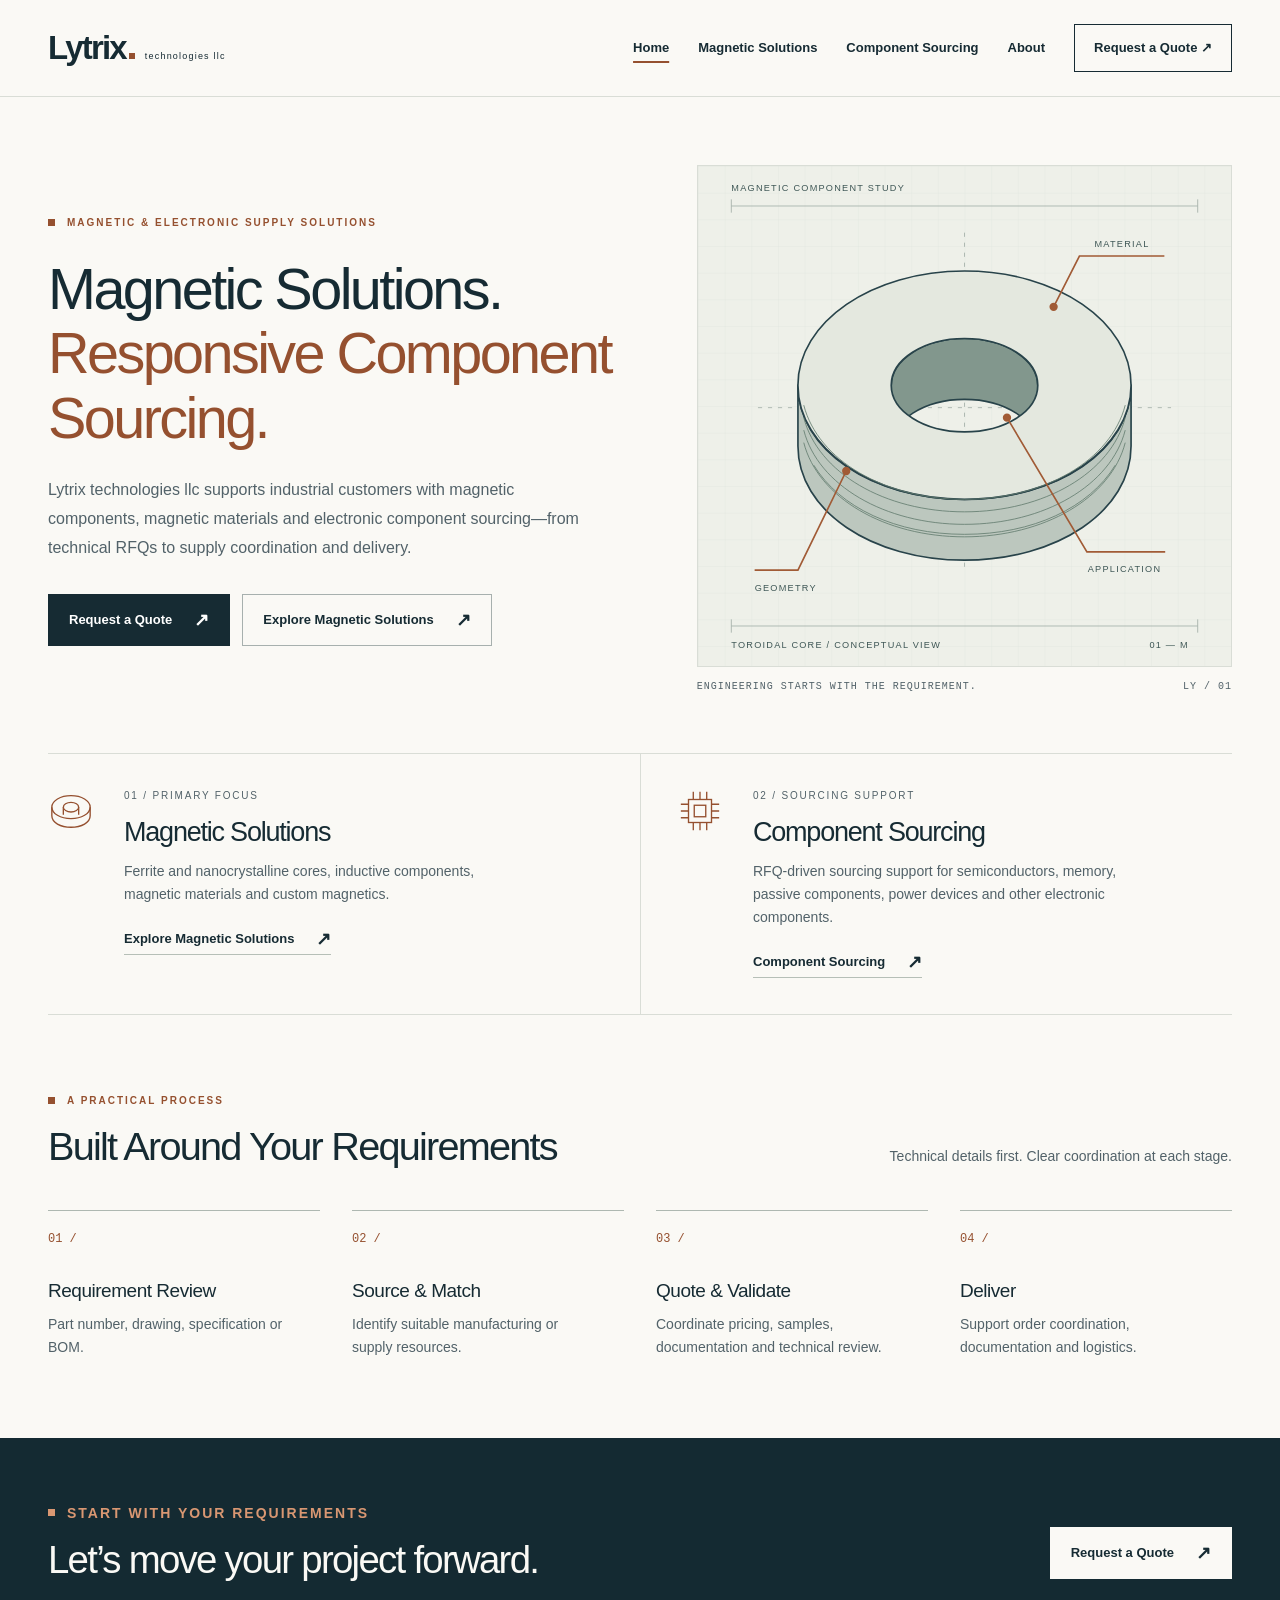
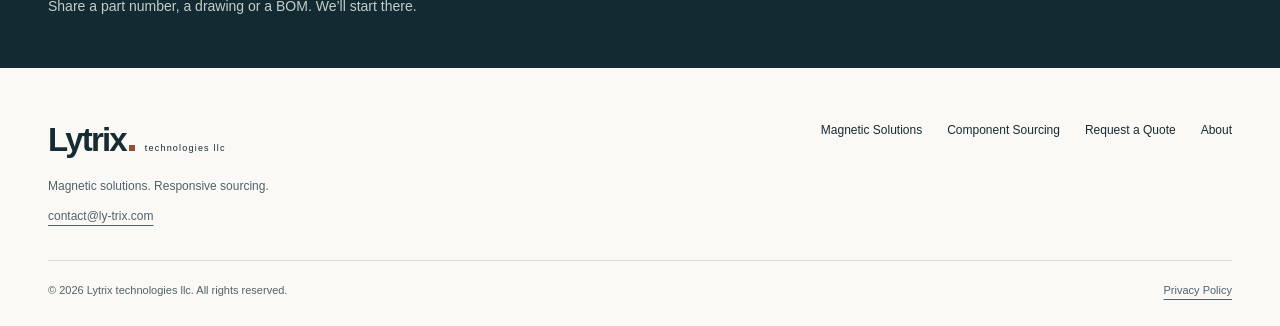
==== index.html @ e71ba87d "Add files via upload" ====
<!doctype html>
<html lang="en" class="no-js">
<head>
  <meta charset="utf-8">
  <meta name="viewport" content="width=device-width, initial-scale=1">
  <title>Magnetic Solutions &amp; Component Sourcing | Lytrix technologies llc</title>
  <meta name="description" content="Lytrix technologies llc supports industrial customers with magnetic cores, inductive components, magnetic materials and RFQ-based electronic component sourcing.">
  <link rel="canonical" href="https://ly-trix.com/">
  
  <meta property="og:type" content="website">
  <meta property="og:site_name" content="Lytrix technologies llc">
  <meta property="og:title" content="Magnetic Solutions &amp; Component Sourcing | Lytrix technologies llc">
  <meta property="og:description" content="Lytrix technologies llc supports industrial customers with magnetic cores, inductive components, magnetic materials and RFQ-based electronic component sourcing.">
  <meta property="og:url" content="https://ly-trix.com/">
  <meta property="og:locale" content="en_US">
  <meta property="og:image" content="https://ly-trix.com/assets/social-card.png">
  <meta property="og:image:width" content="1200">
  <meta property="og:image:height" content="630">
  <meta property="og:image:alt" content="Lytrix technologies llc — Magnetic solutions and responsive component sourcing, with a conceptual toroidal core drawing">
  <meta name="twitter:card" content="summary_large_image">
  <meta name="theme-color" content="#162b33">
  <link rel="icon" href="assets/favicon.svg" type="image/svg+xml">
  <link rel="stylesheet" href="assets/site.css">
  <script>document.documentElement.classList.remove('no-js');</script>
  <script src="assets/site.js" defer></script>
  <script type="application/ld+json">{"@context":"https://schema.org","@type":"Organization","name":"Lytrix technologies llc","url":"https://ly-trix.com","email":"contact@ly-trix.com"}</script>
</head>
<body>
<a class="skip-link" href="#main">Skip to content</a>
<header class="site-header"><div class="container header-inner"><a class="wordmark" href="index.html" aria-label="Lytrix technologies llc home">Lytrix<span class="mark-dot" aria-hidden="true"></span><small>technologies llc</small></a><button class="menu-toggle" type="button" aria-expanded="false" aria-controls="primary-navigation" hidden>Menu <span aria-hidden="true">☰</span></button><nav class="primary-nav" id="primary-navigation" aria-label="Primary navigation"><a href="index.html" aria-current="page">Home</a><a href="magnetic-solutions.html">Magnetic Solutions</a><a href="component-sourcing.html">Component Sourcing</a><a href="about.html">About</a><a href="request-a-quote.html" class="nav-cta">Request a Quote <span aria-hidden="true">↗</span></a></nav></div></header>
<main id="main" tabindex="-1"><div class="container"><section class="hero"><div class="hero-copy"><p class="eyebrow">Magnetic &amp; Electronic Supply Solutions</p><h1>Magnetic Solutions.<br><span>Responsive Component Sourcing.</span></h1><p>Lytrix technologies llc supports industrial customers with magnetic components, magnetic materials and electronic component sourcing—from technical RFQs to supply coordination and delivery.</p><div class="actions"><a class="button" href="request-a-quote.html">Request a Quote<span class="arrow" aria-hidden="true">↗</span></a><a class="button secondary" href="magnetic-solutions.html">Explore Magnetic Solutions<span class="arrow" aria-hidden="true">↗</span></a></div></div><figure class="hero-visual"><img src="assets/magnetic-study.svg" alt="Conceptual toroidal magnetic core drawing highlighting material, geometry and application" width="640" height="600" fetchpriority="high"><figcaption><span>Engineering starts with the requirement.</span><span>LY / 01</span></figcaption></figure></section><section class="business-grid" aria-label="Our business lines"><article class="business-card"><svg class="small-icon" viewBox="0 0 48 48" fill="none" stroke="currentColor" stroke-width="1.4" aria-hidden="true"><ellipse cx="24" cy="20" rx="20" ry="12"/><ellipse cx="24" cy="20" rx="8" ry="5"/><path d="M4 20v9c0 7 9 12 20 12s20-5 20-12v-9M16 20v8m16-8v8"/></svg><div><div class="label">01 / Primary focus</div><h2>Magnetic Solutions</h2><p>Ferrite and nanocrystalline cores, inductive components, magnetic materials and custom magnetics.</p><a class="text-link" href="magnetic-solutions.html">Explore Magnetic Solutions<span class="arrow" aria-hidden="true">↗</span></a></div></article><article class="business-card"><svg class="small-icon" viewBox="0 0 48 48" fill="none" stroke="currentColor" stroke-width="1.4" aria-hidden="true"><rect x="12" y="12" width="24" height="24"/><rect x="18" y="18" width="12" height="12"/><path d="M17 4v8m7-8v8m7-8v8M17 36v8m7-8v8m7-8v8M4 17h8m-8 7h8m-8 7h8m24-14h8m-8 7h8m-8 7h8"/></svg><div><div class="label">02 / Sourcing support</div><h2>Component Sourcing</h2><p>RFQ-driven sourcing support for semiconductors, memory, passive components, power devices and other electronic components.</p><a class="text-link" href="component-sourcing.html">Component Sourcing<span class="arrow" aria-hidden="true">↗</span></a></div></article></section><section class="section"><div class="section-heading"><div><p class="eyebrow">A practical process</p><h2>Built Around Your Requirements</h2></div><p>Technical details first. Clear coordination at each stage.</p></div><div class="steps"><article class="step"><span class="step-number">01 /</span><h3>Requirement Review</h3><p>Part number, drawing, specification or BOM.</p></article><article class="step"><span class="step-number">02 /</span><h3>Source &amp; Match</h3><p>Identify suitable manufacturing or supply resources.</p></article><article class="step"><span class="step-number">03 /</span><h3>Quote &amp; Validate</h3><p>Coordinate pricing, samples, documentation and technical review.</p></article><article class="step"><span class="step-number">04 /</span><h3>Deliver</h3><p>Support order coordination, documentation and logistics.</p></article></div></section></div><section class="cta-band"><div class="container cta-inner"><div><p class="eyebrow">Start with your requirements</p><h2>Let’s move your project forward.</h2><p>Share a part number, a drawing or a BOM. We’ll start there.</p></div><a class="button" href="request-a-quote.html">Request a Quote<span class="arrow" aria-hidden="true">↗</span></a></div></section></main>
<footer class="site-footer"><div class="container"><div class="footer-top"><div><a class="wordmark" href="index.html" aria-label="Lytrix technologies llc home">Lytrix<span class="mark-dot" aria-hidden="true"></span><small>technologies llc</small></a><p>Magnetic solutions. Responsive sourcing.</p><p class="contact-detail"><a href="mailto:contact@ly-trix.com">contact@ly-trix.com</a></p></div><nav class="footer-nav" aria-label="Footer navigation"><a href="magnetic-solutions.html">Magnetic Solutions</a><a href="component-sourcing.html">Component Sourcing</a><a href="request-a-quote.html">Request a Quote</a><a href="about.html">About</a></nav></div><div class="footer-bottom"><span>© 2026 Lytrix technologies llc. All rights reserved.</span><a href="privacy-policy.html">Privacy Policy</a></div></div></footer>

</body></html>
---- assets/site.css ----
:root {
  --ink:#162b33;
  --muted:#526269;
  --paper:#faf9f5;
  --white:#fff;
  --line:#d9ddd6;
  --accent:#95502f;
  --soft:#eef0e9;
  --dark:#142a32;
  --width:1200px;
  color-scheme:light;
}

* {
  box-sizing:border-box;
}

html {
  scroll-behavior:smooth;
  scroll-padding-top:24px;
}

body {
  margin:0;
  background:var(--paper);
  color:var(--ink);
  font-family:Arial,Helvetica,sans-serif;
  font-size:16px;
  line-height:1.65;
  -webkit-font-smoothing:antialiased;
}

a {
  color:inherit;
  text-underline-offset:5px;
}

button,input,select,textarea {
  font:inherit;
}

button,a,input,select,textarea {
  -webkit-tap-highlight-color:transparent;
}

a:hover {
  color:var(--accent);
}

:focus-visible {
  outline:3px solid var(--accent);
  outline-offset:5px;
}

button {
  cursor:pointer;
}

img,svg {
  max-width:100%;
  display:block;
}

h1,h2,h3,p {
  margin:0;
}

h1,h2,h3 {
  line-height:1.12;
  font-weight:500;
  letter-spacing:-.045em;
}

h1 {
  font-size:clamp(2.8rem,4.5vw,4.5rem);
}

h2 {
  font-size:clamp(2rem,3.1vw,3rem);
}

h3 {
  font-size:1.55rem;
  letter-spacing:-.025em;
}

p {
  color:var(--muted);
}

p+p {
  margin-top:20px;
}

ul {
  padding-left:20px;
}

li+li {
  margin-top:8px;
}

[hidden] {
  display:none!important;
}

.container {
  width:min(var(--width),calc(100% - 96px));
  margin-inline:auto;
}

.skip-link {
  position:fixed;
  left:16px;
  top:-90px;
  background:var(--white);
  padding:12px 20px;
  z-index:10;
}

.skip-link:focus {
  top:12px;
}

.site-header {
  background:var(--paper);
  border-bottom:1px solid var(--line);
}

.header-inner {
  min-height:96px;
  display:flex;
  align-items:center;
  justify-content:space-between;
  gap:30px;
}

.wordmark {
  text-decoration:none;
  display:inline-flex;
  align-items:baseline;
  font-weight:750;
  letter-spacing:-1.8px;
  font-size:33px;
  white-space:nowrap;
}

.wordmark .mark-dot {
  height:6px;
  width:6px;
  background:var(--accent);
  margin-left:3px;
}

.wordmark small {
  font-size:9px;
  letter-spacing:1.2px;
  font-weight:500;
  margin-left:10px;
}

.primary-nav {
  display:flex;
  align-items:center;
  gap:29px;
  font-size:13px;
  font-weight:600;
}

.primary-nav a {
  text-decoration:none;
  white-space:nowrap;
  padding:12px 0;
}

.primary-nav a[aria-current=page]:not(.nav-cta) {
  text-decoration:underline;
  text-decoration-color:var(--accent);
  text-decoration-thickness:2px;
  text-underline-offset:9px;
}

.primary-nav .nav-cta {
  padding:12px 19px;
  border:1px solid var(--ink);
}

.nav-cta:hover {
  background:var(--ink);
  color:var(--white);
}

.menu-toggle {
  display:none;
  background:transparent;
  border:1px solid var(--line);
  padding:10px 13px;
  color:var(--ink);
}

.eyebrow {
  display:flex;
  align-items:center;
  gap:12px;
  text-transform:uppercase;
  letter-spacing:2px;
  font-size:10px;
  line-height:1.6;
  font-weight:700;
  color:var(--accent);
  margin-bottom:26px;
}

.eyebrow:before {
  content:'';
  height:7px;
  width:7px;
  background:currentColor;
  flex-shrink:0;
}

.hero {
  display:grid;
  grid-template-columns:1.1fr 1fr;
  gap:60px;
  align-items:center;
  padding-block:68px 58px;
}

.hero h1 {
  max-width:670px;
}

.hero h1 span {
  color:var(--accent);
}

.hero-copy>p:not(.eyebrow) {
  font-size:16px;
  line-height:1.8;
  max-width:540px;
  margin-top:26px;
}

.actions {
  display:flex;
  flex-wrap:wrap;
  gap:12px;
  margin-top:32px;
}

.button {
  display:inline-flex;
  justify-content:center;
  align-items:center;
  gap:22px;
  text-decoration:none;
  font-size:13px;
  font-weight:600;
  line-height:1.5;
  padding:15px 20px;
  border:1px solid var(--ink);
  background:var(--ink);
  color:var(--white);
  border-radius:0;
  min-height:49px;
}

.button:hover {
  background:#29454e;
  color:var(--white);
}

.button.secondary {
  color:var(--ink);
  background:transparent;
  border-color:#a7b0ae;
}

.button.secondary:hover {
  background:var(--soft);
}

.arrow {
  font-size:18px;
  line-height:1;
}

.hero-visual {
  margin:0;
  align-self:stretch;
  display:flex;
  flex-direction:column;
  justify-content:center;
}

.hero-visual img {
  width:100%;
  height:auto;
  border:1px solid var(--line);
}

.hero-visual figcaption {
  font-family:Consolas,monospace;
  font-size:10px;
  letter-spacing:1px;
  text-transform:uppercase;
  display:flex;
  justify-content:space-between;
  padding-top:12px;
  color:var(--muted);
}

.business-grid {
  display:grid;
  grid-template-columns:1fr 1fr;
  border-block:1px solid var(--line);
}

.business-card {
  padding:34px 36px 36px 0;
  display:grid;
  grid-template-columns:54px 1fr;
  gap:22px;
}

.business-card+.business-card {
  border-left:1px solid var(--line);
  padding-left:36px;
  padding-right:0;
}

.small-icon {
  width:46px;
  height:46px;
  color:var(--accent);
}

.business-card .label {
  font-size:10px;
  letter-spacing:1.8px;
  color:var(--muted);
  text-transform:uppercase;
  margin-bottom:12px;
}

.business-card h2 {
  font-size:27px;
}

.business-card p {
  font-size:14px;
  max-width:400px;
  margin-top:13px;
}

.text-link {
  font-size:13px;
  font-weight:600;
  display:inline-flex;
  align-items:center;
  gap:22px;
  text-decoration:none;
  border-bottom:1px solid #b6bfb7;
  padding-bottom:4px;
  margin-top:22px;
}

.section {
  padding-block:78px;
}

.section-heading {
  display:flex;
  align-items:end;
  justify-content:space-between;
  gap:40px;
  margin-bottom:42px;
}

.section-heading .eyebrow {
  margin-bottom:15px;
}

.section-heading>p {
  max-width:350px;
  font-size:14px;
}

.steps {
  display:grid;
  grid-template-columns:repeat(4,1fr);
  gap:32px;
}

.step {
  border-top:1px solid #aeb8b1;
  padding-top:19px;
}

.step-number {
  font-family:Consolas,monospace;
  font-size:12px;
  color:var(--accent);
  display:block;
  margin-bottom:30px;
}

.step h3 {
  font-size:19px;
  letter-spacing:-.025em;
}

.step p {
  font-size:14px;
  margin-top:12px;
  max-width:240px;
}

.cta-band {
  background:var(--dark);
  color:var(--paper);
  padding-block:50px;
}

.cta-inner {
  display:flex;
  align-items:center;
  justify-content:space-between;
  gap:40px;
}

.cta-band .eyebrow {
  color:#d99772;
  margin-bottom:14px;
}

.cta-band h2 {
  font-size:clamp(1.9rem,3vw,2.6rem);
}

.cta-band p {
  color:#c2cec9;
  margin-top:14px;
  font-size:14px;
}

.cta-band .button {
  background:var(--paper);
  color:var(--ink);
  border-color:var(--paper);
  white-space:nowrap;
}

.cta-band .button:hover {
  background:#e0e5dc;
}

.footer-top {
  display:flex;
  justify-content:space-between;
  align-items:start;
  gap:35px;
  padding-block:45px 33px;
}

.footer-top p {
  font-size:12px;
  margin-top:10px;
}

.footer-nav {
  display:flex;
  flex-wrap:wrap;
  gap:25px;
  font-size:12px;
  padding-top:8px;
}

.footer-nav a {
  text-decoration:none;
}

.footer-bottom {
  border-top:1px solid var(--line);
  padding-block:20px 27px;
  display:flex;
  justify-content:space-between;
  gap:20px;
  font-size:11px;
  color:var(--muted);
}

.page-intro {
  padding-block:62px 50px;
  border-bottom:1px solid var(--line);
}

.breadcrumb {
  display:flex;
  gap:12px;
  font-size:11px;
  color:var(--muted);
  margin-bottom:34px;
}

.breadcrumb a {
  text-decoration:none;
}

.page-intro h1 {
  max-width:900px;
}

.page-intro .lead {
  max-width:710px;
  font-size:18px;
  margin-top:23px;
}

.page-intro .eyebrow {
  margin-bottom:20px;
}

.jump-links {
  display:flex;
  flex-wrap:wrap;
  gap:12px 30px;
  margin-top:30px;
}

.jump-links a {
  font-size:13px;
  text-decoration:none;
  border-bottom:1px solid var(--line);
  padding-bottom:4px;
}

.category {
  display:grid;
  grid-template-columns:100px 1.05fr 1fr;
  gap:38px;
  padding-block:52px;
  border-bottom:1px solid var(--line);
  scroll-margin-top:25px;
}

.category .small-icon {
  width:64px;
  height:64px;
  margin-top:24px;
}

.category .step-number {
  margin:0;
}

.category p {
  font-size:15px;
  margin-top:18px;
  max-width:440px;
}

.product-list {
  list-style:none;
  margin:0;
  padding:0;
}

.product-list li {
  padding:9px 0 9px 20px;
  border-bottom:1px solid var(--line);
  position:relative;
  font-size:14px;
  margin:0;
}

.product-list li:before {
  content:'+';
  position:absolute;
  left:0;
  color:var(--accent);
}

.category-note {
  margin-top:25px;
  padding-top:5px;
}

.category-note h3 {
  font-size:12px;
  letter-spacing:.4px;
  font-weight:700;
}

.category-note p {
  font-size:12px;
  margin-top:9px;
  line-height:1.9;
}

.requirements {
  background:var(--soft);
  padding:42px;
  display:grid;
  grid-template-columns:1fr 1.2fr;
  gap:55px;
}

.requirements h2 {
  font-size:32px;
}

.requirements p {
  font-size:14px;
  margin-top:20px;
}

.checklist {
  list-style:none;
  padding:0;
  margin:0;
  display:grid;
  grid-template-columns:1fr 1fr;
  gap:0 28px;
  align-content:start;
}

.checklist li {
  font-size:13px;
  padding:13px 0 13px 21px;
  border-bottom:1px solid #c9d1c7;
  position:relative;
  margin:0;
}

.checklist li:before {
  content:'+';
  position:absolute;
  left:0;
  color:var(--accent);
}

.sourcing-grid {
  display:grid;
  grid-template-columns:repeat(3,1fr);
  border-top:1px solid var(--line);
  border-left:1px solid var(--line);
}

.sourcing-card {
  padding:30px;
  border-right:1px solid var(--line);
  border-bottom:1px solid var(--line);
}

.sourcing-card .step-number {
  margin-bottom:35px;
}

.sourcing-card h2 {
  font-size:23px;
}

.sourcing-card p {
  font-size:14px;
  margin-top:17px;
}

.support-note {
  display:grid;
  grid-template-columns:1fr 1.2fr;
  gap:55px;
  padding-top:55px;
}

.support-note h2 {
  font-size:28px;
}

.support-note p {
  font-size:15px;
}

.about-story {
  display:grid;
  grid-template-columns:.8fr 1.2fr;
  gap:85px;
}

.about-story h2 {
  max-width:300px;
}

.about-story p {
  font-size:20px;
}

.capabilities {
  display:grid;
  grid-template-columns:repeat(3,1fr);
  gap:35px;
  margin-top:60px;
}

.capability {
  border-top:1px solid var(--line);
  padding-top:25px;
}

.capability h3 {
  font-size:22px;
}

.capability p {
  font-size:14px;
  margin-top:15px;
}

.rfq-layout {
  display:grid;
  grid-template-columns:minmax(0,1.8fr) minmax(0,1fr);
  gap:70px;
  align-items:start;
}

.form-grid {
  display:grid;
  grid-template-columns:1fr 1fr;
  gap:23px;
}

.rfq-heading {
  margin-bottom:26px;
}

.rfq-heading h2 {
  margin:10px 0;
  font-size:28px;
}

.rfq-heading > p:last-child {
  color:var(--muted);
  font-size:14px;
}

.field-help {
  color:var(--muted);
  font-size:12px;
  font-weight:400;
  line-height:1.65;
}

.rfq-send {
  border-top:1px solid var(--line);
  margin-top:28px;
  padding-top:24px;
}

.rfq-recipient {
  margin-bottom:18px;
  font-size:14px;
  overflow-wrap:anywhere;
}

.rfq-recipient span {
  display:block;
  font-size:12px;
  color:var(--muted);
  margin-bottom:3px;
}

.rfq-send > .button {
  width:100%;
  justify-content:space-between;
}

#rfq-fields {
  border:0;
  padding:0;
  margin:0;
  min-width:0;
}

#submit-rfq:disabled {
  opacity:.65;
  cursor:wait;
}

.status[data-state] {
  padding:20px;
  border:1px solid var(--line);
  background:var(--soft);
}

.status[data-state="success"] {
  background:#ecfdf3;
  border-color:#86cfa1;
  color:#166534;
}

.status[data-state="error"] {
  background:#fff4ef;
  border-color:#d99d86;
  color:#8b3020;
}

.status strong {
  display:block;
  font-size:19px;
  margin-bottom:8px;
}

.rfq-send > .field-help {
  margin-top:12px;
}

.rfq-alternatives {
  margin-top:22px;
  border-top:1px solid var(--line);
  padding-top:18px;
  font-size:13px;
}

.rfq-alternatives summary {
  cursor:pointer;
  font-weight:600;
}

.rfq-alternatives > p,.rfq-alternatives > .actions,.rfq-alternatives > .field {
  margin-top:16px;
}

.rfq-checklist {
  margin-top:25px;
  padding-top:1px;
  border-top:1px solid var(--line);
}

.rfq-checklist li {
  margin-bottom:10px;
}

.rfq-contact {
  font-weight:600;
}

[hidden] {
  display:none !important;
}

.field {
  display:flex;
  flex-direction:column;
  gap:8px;
  font-size:13px;
  font-weight:600;
}

.field.full {
  grid-column:1/-1;
}

.field label span {
  font-weight:400;
  color:var(--muted);
}

input,select,textarea {
  width:100%;
  max-width:100%;
  min-width:0;
  background:var(--white);
  border:1px solid #a9b4b1;
  color:var(--ink);
  border-radius:0;
  padding:12px;
  font-size:15px;
  line-height:1.5;
}

textarea {
  resize:vertical;
  min-height:155px;
}

input:hover,select:hover,textarea:hover {
  border-color:var(--ink);
}

.form-caption {
  font-size:12px;
  margin-bottom:26px;
}

.form-note {
  font-size:12px;
  margin-top:22px;
}

.form-actions {
  margin-top:25px;
}

.form-actions .button:disabled {
  opacity:.55;
  cursor:not-allowed;
}

.status {
  font-size:14px;
  color:var(--ink);
  margin-top:18px;
  overflow-wrap:anywhere;
}

.rfq-aside {
  background:var(--soft);
  padding:30px;
  border-top:3px solid var(--accent);
}

.rfq-aside h2 {
  font-size:24px;
}

.rfq-aside h3 {
  font-size:16px;
  margin-top:28px;
}

.rfq-aside p,.rfq-aside li {
  font-size:13px;
}

.rfq-aside p {
  margin-top:15px;
}

.rfq-aside ul {
  padding-left:17px;
}

.contact-detail {
  overflow-wrap:anywhere;
}

.availability {
  border:1px solid var(--line);
  padding:15px 18px;
  font-size:13px;
  margin-bottom:27px;
}

.prose {
  max-width:760px;
}

.prose h2 {
  font-size:25px;
  margin-block:32px 15px;
}

.prose h2:first-child {
  margin-top:0;
}

.prose p {
  font-size:16px;
}

.error-page {
  padding-block:95px 110px;
}

.error-page h1 {
  max-width:720px;
}

.error-page>p:not(.eyebrow) {
  margin-top:24px;
  max-width:500px;
}

.no-js .primary-nav {
  display:flex;
}

@media(min-width:1400px) {
  .hero {
    gap:75px;
  }
  .hero h1 {
    font-size:65px;
  }
}

@media(max-width:1100px) {
  .container {
    width:calc(100% - 64px);
  }
  .primary-nav {
    gap:18px;
    font-size:12px;
  }
  .hero {
    gap:32px;
  }
  .hero h1 {
    font-size:49px;
  }
  .hero .actions {
    gap:10px;
  }
  .hero .button {
    padding:13px;
    font-size:12px;
    gap:12px;
  }
  .category {
    grid-template-columns:65px 1fr 1fr;
    gap:25px;
  }
  .rfq-layout {
    gap:35px;
  }
  .footer-nav {
    gap:16px;
  }
}

@media(max-width:900px) {
  .header-inner {
    min-height:80px;
    flex-wrap:wrap;
    gap:0;
  }
  .menu-toggle {
    display:block;
  }
  .primary-nav {
    display:none;
    flex-basis:100%;
    flex-direction:column;
    align-items:stretch;
    padding-block:12px 23px;
    gap:3px;
  }
  .primary-nav.is-open {
    display:flex;
  }
  .primary-nav a {
    padding:12px;
  }
  .primary-nav .nav-cta {
    text-align:center;
    margin-top:8px;
  }
  .hero {
    padding-block:45px;
    gap:30px;
  }
  .hero h1 {
    font-size:42px;
  }
  .hero .eyebrow {
    font-size:9px;
    letter-spacing:1.2px;
  }
  .hero-copy>p:not(.eyebrow) {
    font-size:14px;
  }
  .hero-visual figcaption {
    font-size:8px;
  }
  .business-card {
    grid-template-columns:1fr;
    gap:18px;
  }
  .business-card+.business-card {
    padding-left:26px;
  }
  .section {
    padding-block:55px;
  }
  .steps {
    grid-template-columns:1fr 1fr;
    gap:35px;
  }
  .step-number {
    margin-bottom:20px;
  }
  .section-heading {
    align-items:start;
    gap:28px;
  }
  .section-heading>p {
    max-width:270px;
  }
  .requirements {
    padding:30px;
    gap:30px;
    grid-template-columns:1fr;
  }
  .sourcing-grid {
    grid-template-columns:1fr 1fr;
  }
  .about-story {
    gap:35px;
  }
  .about-story p {
    font-size:18px;
  }
  .rfq-layout {
    grid-template-columns:1fr;
  }
  .rfq-aside {
    max-width:none;
  }
  .footer-top {
    flex-direction:column;
    gap:20px;
  }
  .support-note {
    gap:30px;
  }
  .category {
    grid-template-columns:55px 1fr;
  }
  .category-products {
    grid-column:2;
  }
  .capabilities {
    gap:25px;
  }
}

@media(max-width:620px) {
  .container {
    width:calc(100% - 40px);
  }
  .header-inner {
    min-height:76px;
  }
  .wordmark {
    font-size:30px;
  }
  .hero {
    grid-template-columns:1fr;
    padding-block:36px 38px;
    gap:34px;
  }
  .hero h1 {
    font-size:clamp(39px,9.5vw,55px);
  }
  .hero .eyebrow {
    font-size:9px;
    letter-spacing:1.5px;
    margin-bottom:23px;
  }
  .hero-copy>p:not(.eyebrow) {
    font-size:15px;
    margin-top:23px;
  }
  .actions {
    margin-top:26px;
  }
  .hero .button {
    padding:14px 16px;
    font-size:12px;
  }
  .hero-visual {
    max-width:440px;
    width:100%;
    justify-self:center;
  }
  .hero-visual img {
    max-height:350px;
    object-fit:cover;
  }
  .hero-visual figcaption {
    font-size:8px;
  }
  .business-grid {
    grid-template-columns:1fr;
  }
  .business-card,.business-card+.business-card {
    padding:28px 0;
    grid-template-columns:40px 1fr;
    gap:18px;
    border-left:0;
  }
  .business-card+.business-card {
    border-top:1px solid var(--line);
  }
  .business-card h2 {
    font-size:25px;
  }
  .business-card .small-icon {
    width:37px;
    height:37px;
  }
  .section {
    padding-block:46px;
  }
  .section-heading {
    display:block;
    margin-bottom:28px;
  }
  .section-heading>p {
    margin-top:20px;
    max-width:100%;
  }
  .steps {
    gap:28px 22px;
  }
  .step h3 {
    font-size:18px;
  }
  .step p {
    font-size:13px;
  }
  .cta-inner {
    flex-direction:column;
    align-items:start;
    gap:24px;
  }
  .cta-band {
    padding-block:37px;
  }
  .footer-top {
    padding-block:32px 25px;
  }
  .footer-nav {
    display:grid;
    grid-template-columns:1fr 1fr;
    gap:12px 25px;
  }
  .footer-bottom {
    flex-direction:column;
    gap:10px;
    padding-block:20px;
  }
  .page-intro {
    padding-block:30px 35px;
  }
  .breadcrumb {
    margin-bottom:27px;
  }
  .page-intro h1 {
    font-size:43px;
  }
  .page-intro .lead {
    font-size:16px;
  }
  .jump-links {
    gap:12px 20px;
  }
  .category {
    gap:15px;
    grid-template-columns:35px 1fr;
    padding-block:35px;
  }
  .category .small-icon {
    width:32px;
    height:32px;
    margin-top:15px;
  }
  .category h2 {
    font-size:30px;
  }
  .category p {
    font-size:14px;
  }
  .requirements {
    padding:25px 22px;
    gap:25px;
  }
  .requirements h2 {
    font-size:29px;
  }
  .checklist {
    grid-template-columns:1fr;
  }
  .sourcing-grid {
    grid-template-columns:1fr;
  }
  .sourcing-card {
    padding:26px;
  }
  .sourcing-card .step-number {
    margin-bottom:20px;
  }
  .support-note,.about-story {
    grid-template-columns:1fr;
    gap:24px;
  }
  .support-note {
    padding-top:35px;
  }
  .about-story h2 {
    max-width:100%;
  }
  .capabilities {
    grid-template-columns:1fr;
    margin-top:38px;
    gap:28px;
  }
  .form-grid {
    grid-template-columns:1fr;
    gap:19px;
  }
  .field.full {
    grid-column:auto;
  }
  .rfq-layout {
    gap:32px;
  }
  .rfq-aside {
    padding:25px;
  }
  .error-page {
    padding-block:60px 75px;
  }
}

@media(prefers-reduced-motion:reduce) {
  html {
    scroll-behavior:auto;
  }
}
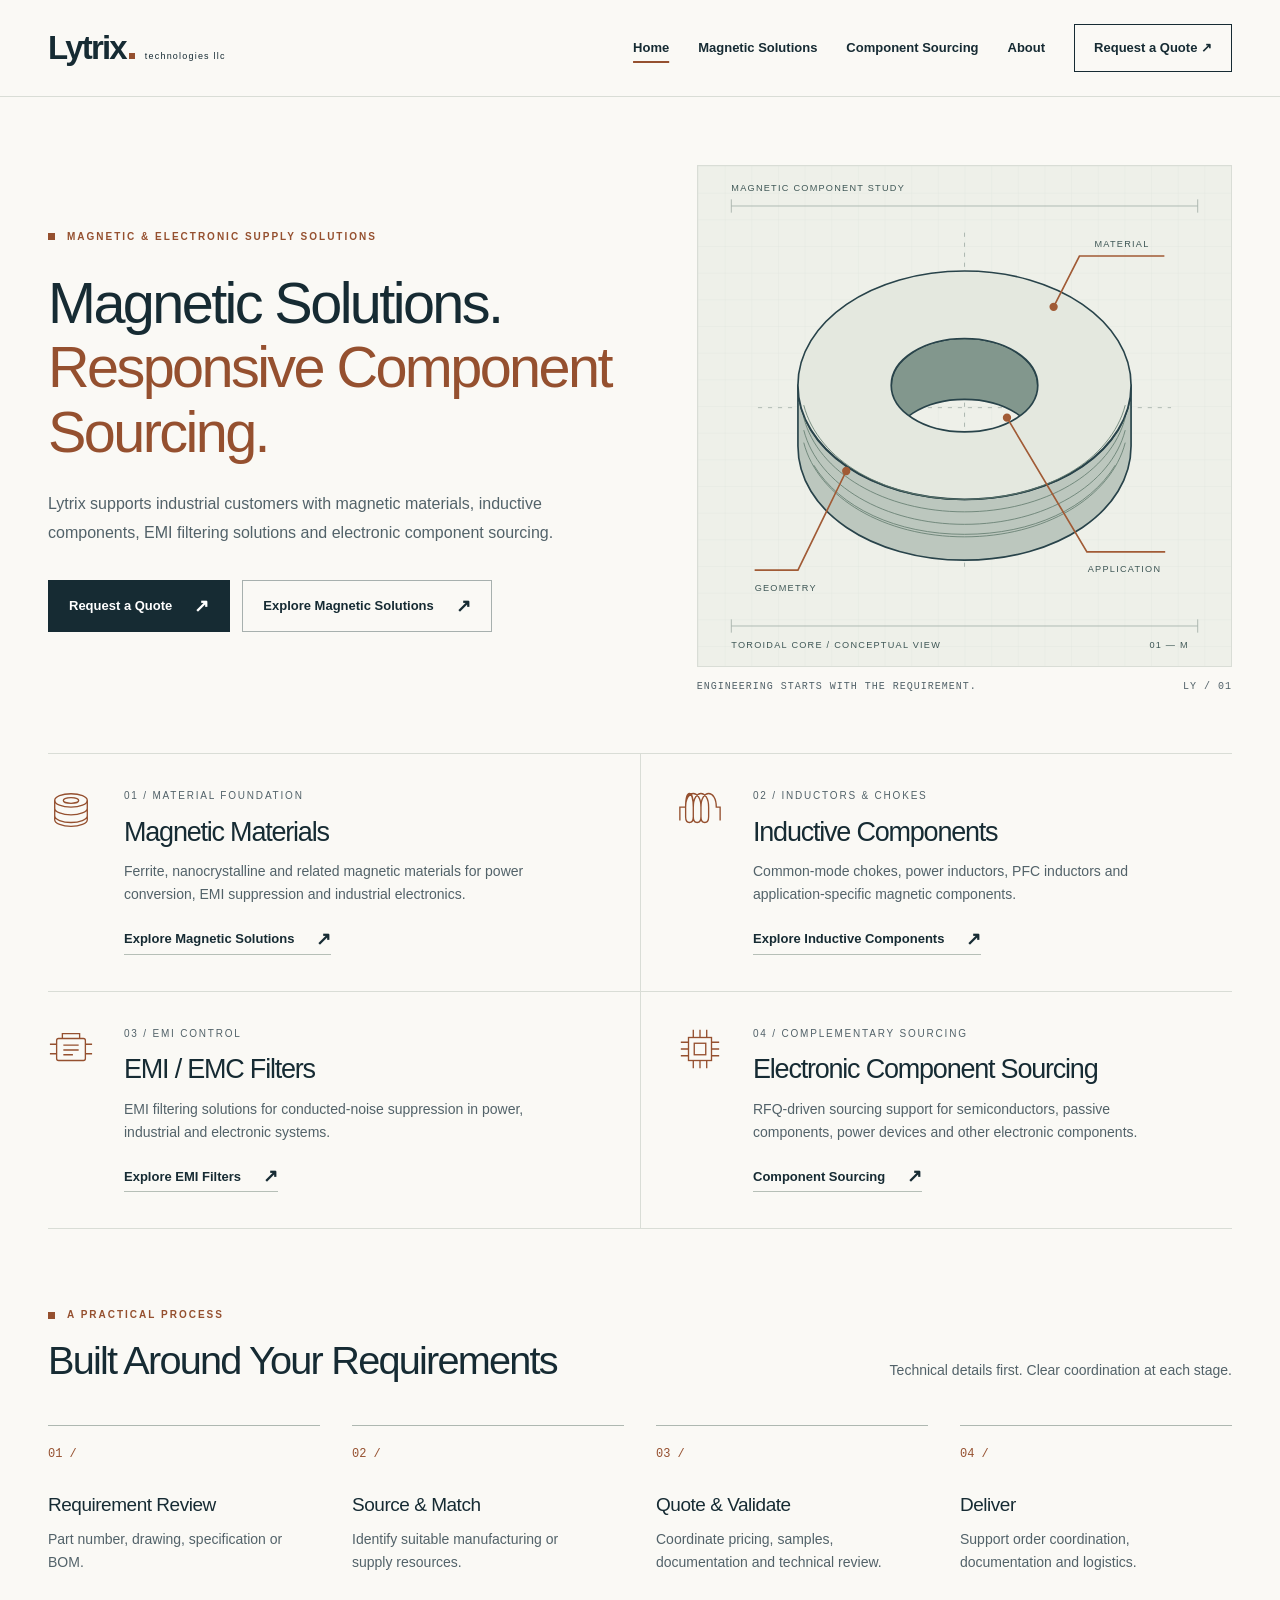
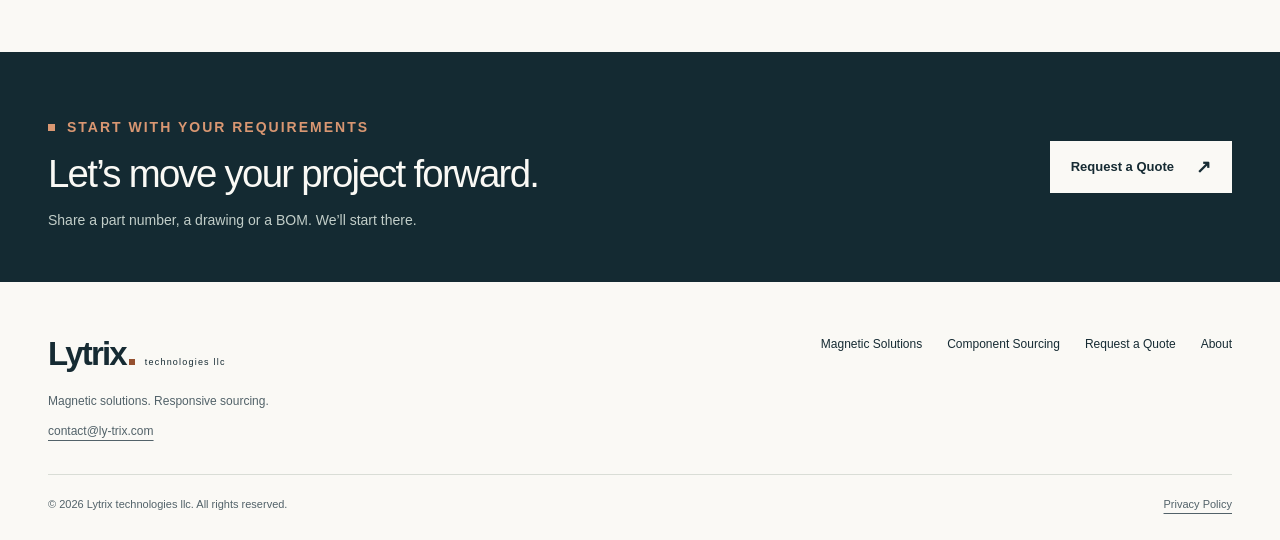
==== commit a33ddcd8: "Add files via upload" ====
--- a/index.html
+++ b/index.html
@@ -4,13 +4,13 @@
   <meta charset="utf-8">
   <meta name="viewport" content="width=device-width, initial-scale=1">
   <title>Magnetic Solutions &amp; Component Sourcing | Lytrix technologies llc</title>
-  <meta name="description" content="Lytrix technologies llc supports industrial customers with magnetic cores, inductive components, magnetic materials and RFQ-based electronic component sourcing.">
+  <meta name="description" content="Lytrix provides magnetic materials, magnetic cores, inductive components, EMI filtering solutions and electronic component sourcing for industrial customers.">
   <link rel="canonical" href="https://ly-trix.com/">
   
   <meta property="og:type" content="website">
   <meta property="og:site_name" content="Lytrix technologies llc">
   <meta property="og:title" content="Magnetic Solutions &amp; Component Sourcing | Lytrix technologies llc">
-  <meta property="og:description" content="Lytrix technologies llc supports industrial customers with magnetic cores, inductive components, magnetic materials and RFQ-based electronic component sourcing.">
+  <meta property="og:description" content="Lytrix provides magnetic materials, magnetic cores, inductive components, EMI filtering solutions and electronic component sourcing for industrial customers.">
   <meta property="og:url" content="https://ly-trix.com/">
   <meta property="og:locale" content="en_US">
   <meta property="og:image" content="https://ly-trix.com/assets/social-card.png">
@@ -28,7 +28,7 @@
 <body>
 <a class="skip-link" href="#main">Skip to content</a>
 <header class="site-header"><div class="container header-inner"><a class="wordmark" href="index.html" aria-label="Lytrix technologies llc home">Lytrix<span class="mark-dot" aria-hidden="true"></span><small>technologies llc</small></a><button class="menu-toggle" type="button" aria-expanded="false" aria-controls="primary-navigation" hidden>Menu <span aria-hidden="true">☰</span></button><nav class="primary-nav" id="primary-navigation" aria-label="Primary navigation"><a href="index.html" aria-current="page">Home</a><a href="magnetic-solutions.html">Magnetic Solutions</a><a href="component-sourcing.html">Component Sourcing</a><a href="about.html">About</a><a href="request-a-quote.html" class="nav-cta">Request a Quote <span aria-hidden="true">↗</span></a></nav></div></header>
-<main id="main" tabindex="-1"><div class="container"><section class="hero"><div class="hero-copy"><p class="eyebrow">Magnetic &amp; Electronic Supply Solutions</p><h1>Magnetic Solutions.<br><span>Responsive Component Sourcing.</span></h1><p>Lytrix technologies llc supports industrial customers with magnetic components, magnetic materials and electronic component sourcing—from technical RFQs to supply coordination and delivery.</p><div class="actions"><a class="button" href="request-a-quote.html">Request a Quote<span class="arrow" aria-hidden="true">↗</span></a><a class="button secondary" href="magnetic-solutions.html">Explore Magnetic Solutions<span class="arrow" aria-hidden="true">↗</span></a></div></div><figure class="hero-visual"><img src="assets/magnetic-study.svg" alt="Conceptual toroidal magnetic core drawing highlighting material, geometry and application" width="640" height="600" fetchpriority="high"><figcaption><span>Engineering starts with the requirement.</span><span>LY / 01</span></figcaption></figure></section><section class="business-grid" aria-label="Our business lines"><article class="business-card"><svg class="small-icon" viewBox="0 0 48 48" fill="none" stroke="currentColor" stroke-width="1.4" aria-hidden="true"><ellipse cx="24" cy="20" rx="20" ry="12"/><ellipse cx="24" cy="20" rx="8" ry="5"/><path d="M4 20v9c0 7 9 12 20 12s20-5 20-12v-9M16 20v8m16-8v8"/></svg><div><div class="label">01 / Primary focus</div><h2>Magnetic Solutions</h2><p>Ferrite and nanocrystalline cores, inductive components, magnetic materials and custom magnetics.</p><a class="text-link" href="magnetic-solutions.html">Explore Magnetic Solutions<span class="arrow" aria-hidden="true">↗</span></a></div></article><article class="business-card"><svg class="small-icon" viewBox="0 0 48 48" fill="none" stroke="currentColor" stroke-width="1.4" aria-hidden="true"><rect x="12" y="12" width="24" height="24"/><rect x="18" y="18" width="12" height="12"/><path d="M17 4v8m7-8v8m7-8v8M17 36v8m7-8v8m7-8v8M4 17h8m-8 7h8m-8 7h8m24-14h8m-8 7h8m-8 7h8"/></svg><div><div class="label">02 / Sourcing support</div><h2>Component Sourcing</h2><p>RFQ-driven sourcing support for semiconductors, memory, passive components, power devices and other electronic components.</p><a class="text-link" href="component-sourcing.html">Component Sourcing<span class="arrow" aria-hidden="true">↗</span></a></div></article></section><section class="section"><div class="section-heading"><div><p class="eyebrow">A practical process</p><h2>Built Around Your Requirements</h2></div><p>Technical details first. Clear coordination at each stage.</p></div><div class="steps"><article class="step"><span class="step-number">01 /</span><h3>Requirement Review</h3><p>Part number, drawing, specification or BOM.</p></article><article class="step"><span class="step-number">02 /</span><h3>Source &amp; Match</h3><p>Identify suitable manufacturing or supply resources.</p></article><article class="step"><span class="step-number">03 /</span><h3>Quote &amp; Validate</h3><p>Coordinate pricing, samples, documentation and technical review.</p></article><article class="step"><span class="step-number">04 /</span><h3>Deliver</h3><p>Support order coordination, documentation and logistics.</p></article></div></section></div><section class="cta-band"><div class="container cta-inner"><div><p class="eyebrow">Start with your requirements</p><h2>Let’s move your project forward.</h2><p>Share a part number, a drawing or a BOM. We’ll start there.</p></div><a class="button" href="request-a-quote.html">Request a Quote<span class="arrow" aria-hidden="true">↗</span></a></div></section></main>
+<main id="main" tabindex="-1"><div class="container"><section class="hero"><div class="hero-copy"><p class="eyebrow">Magnetic &amp; Electronic Supply Solutions</p><h1>Magnetic Solutions.<br><span>Responsive Component Sourcing.</span></h1><p>Lytrix supports industrial customers with magnetic materials, inductive components, EMI filtering solutions and electronic component sourcing.</p><div class="actions"><a class="button" href="request-a-quote.html">Request a Quote<span class="arrow" aria-hidden="true">↗</span></a><a class="button secondary" href="magnetic-solutions.html">Explore Magnetic Solutions<span class="arrow" aria-hidden="true">↗</span></a></div></div><figure class="hero-visual"><img src="assets/magnetic-study.svg" alt="Conceptual toroidal magnetic core drawing highlighting material, geometry and application" width="640" height="600" fetchpriority="high"><figcaption><span>Engineering starts with the requirement.</span><span>LY / 01</span></figcaption></figure></section><section class="business-grid" aria-label="Our business lines"><article class="business-card"><svg class="small-icon" viewBox="0 0 48 48" fill="none" stroke="currentColor" stroke-width="1.4" aria-hidden="true"><ellipse cx="24" cy="13" rx="17" ry="7"/><ellipse cx="24" cy="13" rx="8" ry="3"/><path d="M7 13v20c0 4 8 7 17 7s17-3 17-7V13M7 21c0 4 8 7 17 7s17-3 17-7M7 29c0 4 8 7 17 7s17-3 17-7"/></svg><div><div class="label">01 / Material foundation</div><h2>Magnetic Materials</h2><p>Ferrite, nanocrystalline and related magnetic materials for power conversion, EMI suppression and industrial electronics.</p><a class="text-link" href="magnetic-solutions.html#magnetic-materials">Explore Magnetic Solutions<span class="arrow" aria-hidden="true">↗</span></a></div></article><article class="business-card"><svg class="small-icon" viewBox="0 0 48 48" fill="none" stroke="currentColor" stroke-width="1.4" aria-hidden="true"><path d="M3 34V20h6c0-19 8-19 8 0v10c0 8-8 8-8 0V20c0-19 16-19 16 0v10c0 8-8 8-8 0V20c0-19 16-19 16 0v10c0 8-8 8-8 0V20c0-19 16-19 16 0h4v14"/></svg><div><div class="label">02 / Inductors &amp; chokes</div><h2>Inductive Components</h2><p>Common-mode chokes, power inductors, PFC inductors and application-specific magnetic components.</p><a class="text-link" href="magnetic-solutions.html#inductive-components">Explore Inductive Components<span class="arrow" aria-hidden="true">↗</span></a></div></article><article class="business-card"><svg class="small-icon" viewBox="0 0 48 48" fill="none" stroke="currentColor" stroke-width="1.4" aria-hidden="true"><rect x="9" y="13" width="30" height="23" rx="2"/><path d="M2 19h7m-7 10h7m30-10h7m-7 10h7M15 13V8h18v5M16 20h16m-16 5h16m-16 5h10"/></svg><div><div class="label">03 / EMI control</div><h2>EMI / EMC Filters</h2><p>EMI filtering solutions for conducted-noise suppression in power, industrial and electronic systems.</p><a class="text-link" href="magnetic-solutions.html#emi-filters">Explore EMI Filters<span class="arrow" aria-hidden="true">↗</span></a></div></article><article class="business-card"><svg class="small-icon" viewBox="0 0 48 48" fill="none" stroke="currentColor" stroke-width="1.4" aria-hidden="true"><rect x="12" y="12" width="24" height="24"/><rect x="18" y="18" width="12" height="12"/><path d="M17 4v8m7-8v8m7-8v8M17 36v8m7-8v8m7-8v8M4 17h8m-8 7h8m-8 7h8m24-14h8m-8 7h8m-8 7h8"/></svg><div><div class="label">04 / Complementary sourcing</div><h2>Electronic Component Sourcing</h2><p>RFQ-driven sourcing support for semiconductors, passive components, power devices and other electronic components.</p><a class="text-link" href="component-sourcing.html">Component Sourcing<span class="arrow" aria-hidden="true">↗</span></a></div></article></section><section class="section"><div class="section-heading"><div><p class="eyebrow">A practical process</p><h2>Built Around Your Requirements</h2></div><p>Technical details first. Clear coordination at each stage.</p></div><div class="steps"><article class="step"><span class="step-number">01 /</span><h3>Requirement Review</h3><p>Part number, drawing, specification or BOM.</p></article><article class="step"><span class="step-number">02 /</span><h3>Source &amp; Match</h3><p>Identify suitable manufacturing or supply resources.</p></article><article class="step"><span class="step-number">03 /</span><h3>Quote &amp; Validate</h3><p>Coordinate pricing, samples, documentation and technical review.</p></article><article class="step"><span class="step-number">04 /</span><h3>Deliver</h3><p>Support order coordination, documentation and logistics.</p></article></div></section></div><section class="cta-band"><div class="container cta-inner"><div><p class="eyebrow">Start with your requirements</p><h2>Let’s move your project forward.</h2><p>Share a part number, a drawing or a BOM. We’ll start there.</p></div><a class="button" href="request-a-quote.html">Request a Quote<span class="arrow" aria-hidden="true">↗</span></a></div></section></main>
 <footer class="site-footer"><div class="container"><div class="footer-top"><div><a class="wordmark" href="index.html" aria-label="Lytrix technologies llc home">Lytrix<span class="mark-dot" aria-hidden="true"></span><small>technologies llc</small></a><p>Magnetic solutions. Responsive sourcing.</p><p class="contact-detail"><a href="mailto:contact@ly-trix.com">contact@ly-trix.com</a></p></div><nav class="footer-nav" aria-label="Footer navigation"><a href="magnetic-solutions.html">Magnetic Solutions</a><a href="component-sourcing.html">Component Sourcing</a><a href="request-a-quote.html">Request a Quote</a><a href="about.html">About</a></nav></div><div class="footer-bottom"><span>© 2026 Lytrix technologies llc. All rights reserved.</span><a href="privacy-policy.html">Privacy Policy</a></div></div></footer>
 
 </body></html>
--- a/assets/site.css
+++ b/assets/site.css
@@ -324,10 +324,29 @@
   gap:22px;
 }
 
-.business-card+.business-card {
+.business-card:nth-child(even) {
   border-left:1px solid var(--line);
   padding-left:36px;
   padding-right:0;
+}
+
+.business-card:nth-child(n+3) {
+  border-top:1px solid var(--line);
+}
+
+.business-card>div {
+  display:flex;
+  flex-direction:column;
+  min-width:0;
+}
+
+.business-card p {
+  margin-bottom:22px;
+}
+
+.business-card .text-link {
+  margin-top:auto;
+  align-self:flex-start;
 }
 
 .small-icon {
@@ -545,6 +564,129 @@
   scroll-margin-top:25px;
 }
 
+.magnetic-area {
+  scroll-margin-top:25px;
+}
+
+.magnetics-flow {
+  padding-block:42px;
+  border-bottom:1px solid var(--line);
+}
+
+.magnetics-flow h2 {
+  margin:12px 0;
+  font-size:28px;
+}
+
+.magnetics-flow>p:not(.eyebrow) {
+  max-width:810px;
+  font-size:15px;
+}
+
+.magnetics-steps {
+  display:grid;
+  grid-template-columns:repeat(4,minmax(0,1fr));
+  gap:28px;
+  list-style:none;
+  padding:0;
+  margin:28px 0 18px;
+}
+
+.magnetics-steps li {
+  position:relative;
+}
+
+.magnetics-steps li+li::before {
+  content:'→';
+  position:absolute;
+  left:-22px;
+  top:30px;
+  color:var(--accent);
+}
+
+.magnetics-steps a {
+  height:100%;
+  display:flex;
+  flex-direction:column;
+  gap:15px;
+  padding:20px;
+  border:1px solid var(--line);
+  font-size:14px;
+  font-weight:600;
+  text-decoration:none;
+}
+
+.magnetics-steps a:hover {
+  background:var(--soft);
+}
+
+.magnetics-flow .flow-note {
+  color:var(--muted);
+  font-size:13px;
+}
+
+.emi-details {
+  padding:30px 0 45px;
+  border-bottom:1px solid var(--line);
+}
+
+.emi-types {
+  display:grid;
+  grid-template-columns:repeat(2,minmax(0,1fr));
+  gap:18px;
+}
+
+.emi-card {
+  border:1px solid var(--line);
+  padding:26px;
+}
+
+.emi-card:last-child {
+  grid-column:1/-1;
+}
+
+.emi-card h3,.emi-applications h3,.emi-rfq h3 {
+  font-size:20px;
+}
+
+.emi-card p,.emi-rfq p {
+  margin-top:12px;
+  font-size:14px;
+  max-width:760px;
+}
+
+.emi-card .emi-use {
+  font-size:13px;
+  color:var(--muted);
+}
+
+.emi-applications {
+  margin-top:30px;
+}
+
+.emi-applications ul {
+  padding-left:20px;
+  display:grid;
+  grid-template-columns:repeat(2,minmax(0,1fr));
+  gap:8px 32px;
+  font-size:14px;
+}
+
+.emi-applications>p,.sourcing-connection {
+  font-size:13px;
+  color:var(--muted);
+}
+
+.emi-rfq {
+  background:var(--soft);
+  margin-top:28px;
+  padding:26px;
+}
+
+.sourcing-connection {
+  margin-top:24px;
+}
+
 .category .small-icon {
   width:64px;
   height:64px;
@@ -780,6 +922,32 @@
   padding:0;
   margin:0;
   min-width:0;
+}
+
+.emi-fields {
+  grid-column:1/-1;
+  min-width:0;
+  margin:8px 0;
+  padding:20px;
+  border:1px solid var(--line);
+  background:var(--soft);
+}
+
+.emi-fields legend {
+  max-width:100%;
+  padding:0 8px;
+  font-size:16px;
+  font-weight:600;
+}
+
+.emi-fields legend span {
+  font-weight:400;
+  font-size:13px;
+  color:var(--muted);
+}
+
+.emi-fields>.field-help {
+  margin-bottom:20px;
 }
 
 #submit-rfq:disabled {
@@ -1077,7 +1245,7 @@
     grid-template-columns:1fr;
     gap:18px;
   }
-  .business-card+.business-card {
+  .business-card:nth-child(even) {
     padding-left:26px;
   }
   .section {
@@ -1184,7 +1352,7 @@
   .business-grid {
     grid-template-columns:1fr;
   }
-  .business-card,.business-card+.business-card {
+  .business-card,.business-card:nth-child(even) {
     padding:28px 0;
     grid-template-columns:40px 1fr;
     gap:18px;
@@ -1200,6 +1368,34 @@
     width:37px;
     height:37px;
   }
+  .magnetics-steps {
+    grid-template-columns:1fr;
+    gap:25px;
+  }
+  .magnetics-steps a {
+    flex-direction:row;
+    align-items:center;
+    padding:16px;
+  }
+  .magnetics-steps .small-icon {
+    width:32px;
+    height:32px;
+    flex-shrink:0;
+  }
+  .magnetics-steps li+li::before {
+    content:'↓';
+    left:30px;
+    top:-26px;
+  }
+  .emi-types,.emi-applications ul {
+    grid-template-columns:1fr;
+  }
+  .emi-card,.emi-rfq {
+    padding:22px;
+  }
+  .emi-fields {
+    padding:16px;
+  }
   .section {
     padding-block:46px;
   }
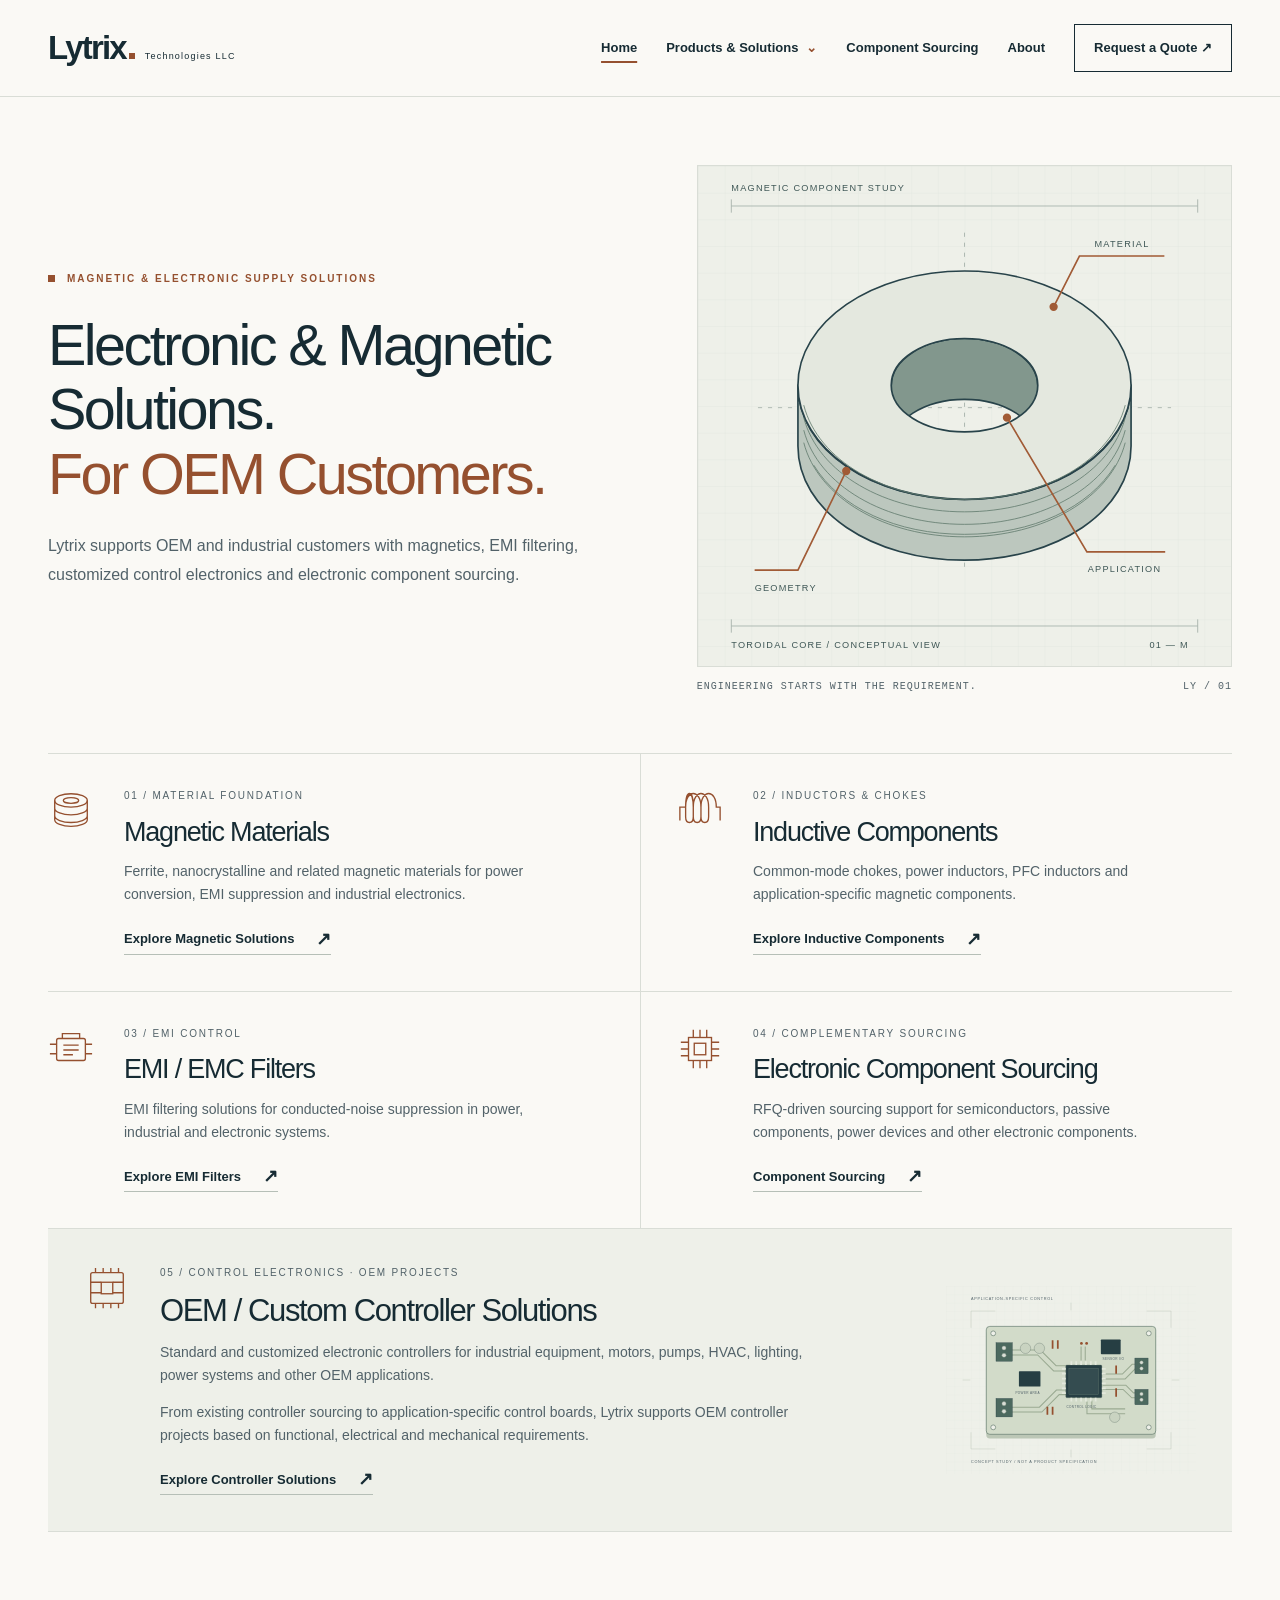
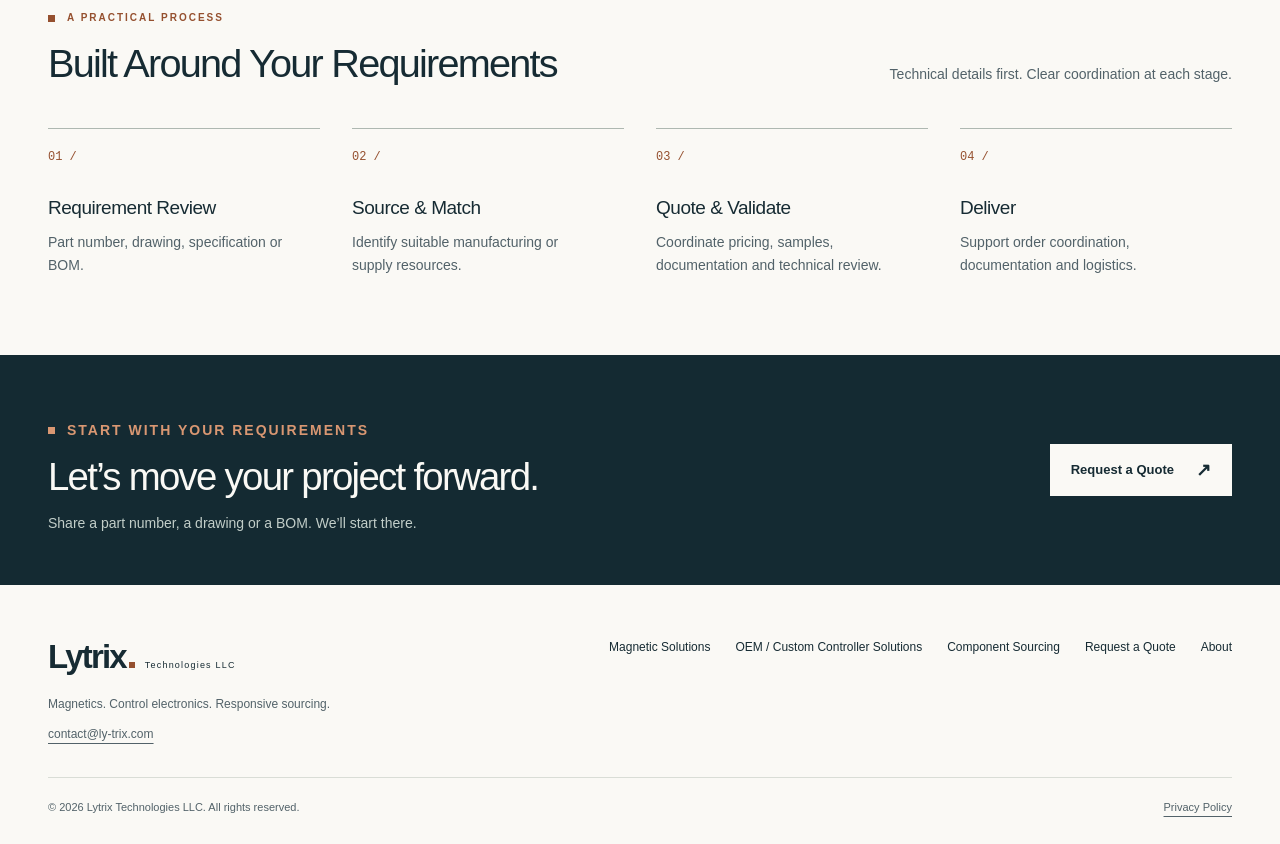
==== commit 674d986e: "Add files via upload" ====
--- a/index.html
+++ b/index.html
@@ -3,32 +3,32 @@
 <head>
   <meta charset="utf-8">
   <meta name="viewport" content="width=device-width, initial-scale=1">
-  <title>Magnetic Solutions &amp; Component Sourcing | Lytrix technologies llc</title>
-  <meta name="description" content="Lytrix provides magnetic materials, magnetic cores, inductive components, EMI filtering solutions and electronic component sourcing for industrial customers.">
+  <title>Electronic &amp; Magnetic Solutions for OEM Customers | Lytrix Technologies LLC</title>
+  <meta name="description" content="Lytrix supports OEM and industrial customers with magnetic materials, cores, inductors, EMI filtering, custom control electronics and electronic component sourcing.">
   <link rel="canonical" href="https://ly-trix.com/">
   
   <meta property="og:type" content="website">
-  <meta property="og:site_name" content="Lytrix technologies llc">
-  <meta property="og:title" content="Magnetic Solutions &amp; Component Sourcing | Lytrix technologies llc">
-  <meta property="og:description" content="Lytrix provides magnetic materials, magnetic cores, inductive components, EMI filtering solutions and electronic component sourcing for industrial customers.">
+  <meta property="og:site_name" content="Lytrix Technologies LLC">
+  <meta property="og:title" content="Electronic &amp; Magnetic Solutions for OEM Customers | Lytrix Technologies LLC">
+  <meta property="og:description" content="Lytrix supports OEM and industrial customers with magnetic materials, cores, inductors, EMI filtering, custom control electronics and electronic component sourcing.">
   <meta property="og:url" content="https://ly-trix.com/">
   <meta property="og:locale" content="en_US">
   <meta property="og:image" content="https://ly-trix.com/assets/social-card.png">
   <meta property="og:image:width" content="1200">
   <meta property="og:image:height" content="630">
-  <meta property="og:image:alt" content="Lytrix technologies llc — Magnetic solutions and responsive component sourcing, with a conceptual toroidal core drawing">
+  <meta property="og:image:alt" content="Lytrix Technologies LLC — Magnetic solutions and responsive component sourcing, with a conceptual toroidal core drawing">
   <meta name="twitter:card" content="summary_large_image">
   <meta name="theme-color" content="#162b33">
   <link rel="icon" href="assets/favicon.svg" type="image/svg+xml">
   <link rel="stylesheet" href="assets/site.css">
   <script>document.documentElement.classList.remove('no-js');</script>
   <script src="assets/site.js" defer></script>
-  <script type="application/ld+json">{"@context":"https://schema.org","@type":"Organization","name":"Lytrix technologies llc","url":"https://ly-trix.com","email":"contact@ly-trix.com"}</script>
+  <script type="application/ld+json">{"@context":"https://schema.org","@type":"Organization","name":"Lytrix Technologies LLC","url":"https://ly-trix.com","email":"contact@ly-trix.com"}</script>
 </head>
 <body>
 <a class="skip-link" href="#main">Skip to content</a>
-<header class="site-header"><div class="container header-inner"><a class="wordmark" href="index.html" aria-label="Lytrix technologies llc home">Lytrix<span class="mark-dot" aria-hidden="true"></span><small>technologies llc</small></a><button class="menu-toggle" type="button" aria-expanded="false" aria-controls="primary-navigation" hidden>Menu <span aria-hidden="true">☰</span></button><nav class="primary-nav" id="primary-navigation" aria-label="Primary navigation"><a href="index.html" aria-current="page">Home</a><a href="magnetic-solutions.html">Magnetic Solutions</a><a href="component-sourcing.html">Component Sourcing</a><a href="about.html">About</a><a href="request-a-quote.html" class="nav-cta">Request a Quote <span aria-hidden="true">↗</span></a></nav></div></header>
-<main id="main" tabindex="-1"><div class="container"><section class="hero"><div class="hero-copy"><p class="eyebrow">Magnetic &amp; Electronic Supply Solutions</p><h1>Magnetic Solutions.<br><span>Responsive Component Sourcing.</span></h1><p>Lytrix supports industrial customers with magnetic materials, inductive components, EMI filtering solutions and electronic component sourcing.</p><div class="actions"><a class="button" href="request-a-quote.html">Request a Quote<span class="arrow" aria-hidden="true">↗</span></a><a class="button secondary" href="magnetic-solutions.html">Explore Magnetic Solutions<span class="arrow" aria-hidden="true">↗</span></a></div></div><figure class="hero-visual"><img src="assets/magnetic-study.svg" alt="Conceptual toroidal magnetic core drawing highlighting material, geometry and application" width="640" height="600" fetchpriority="high"><figcaption><span>Engineering starts with the requirement.</span><span>LY / 01</span></figcaption></figure></section><section class="business-grid" aria-label="Our business lines"><article class="business-card"><svg class="small-icon" viewBox="0 0 48 48" fill="none" stroke="currentColor" stroke-width="1.4" aria-hidden="true"><ellipse cx="24" cy="13" rx="17" ry="7"/><ellipse cx="24" cy="13" rx="8" ry="3"/><path d="M7 13v20c0 4 8 7 17 7s17-3 17-7V13M7 21c0 4 8 7 17 7s17-3 17-7M7 29c0 4 8 7 17 7s17-3 17-7"/></svg><div><div class="label">01 / Material foundation</div><h2>Magnetic Materials</h2><p>Ferrite, nanocrystalline and related magnetic materials for power conversion, EMI suppression and industrial electronics.</p><a class="text-link" href="magnetic-solutions.html#magnetic-materials">Explore Magnetic Solutions<span class="arrow" aria-hidden="true">↗</span></a></div></article><article class="business-card"><svg class="small-icon" viewBox="0 0 48 48" fill="none" stroke="currentColor" stroke-width="1.4" aria-hidden="true"><path d="M3 34V20h6c0-19 8-19 8 0v10c0 8-8 8-8 0V20c0-19 16-19 16 0v10c0 8-8 8-8 0V20c0-19 16-19 16 0v10c0 8-8 8-8 0V20c0-19 16-19 16 0h4v14"/></svg><div><div class="label">02 / Inductors &amp; chokes</div><h2>Inductive Components</h2><p>Common-mode chokes, power inductors, PFC inductors and application-specific magnetic components.</p><a class="text-link" href="magnetic-solutions.html#inductive-components">Explore Inductive Components<span class="arrow" aria-hidden="true">↗</span></a></div></article><article class="business-card"><svg class="small-icon" viewBox="0 0 48 48" fill="none" stroke="currentColor" stroke-width="1.4" aria-hidden="true"><rect x="9" y="13" width="30" height="23" rx="2"/><path d="M2 19h7m-7 10h7m30-10h7m-7 10h7M15 13V8h18v5M16 20h16m-16 5h16m-16 5h10"/></svg><div><div class="label">03 / EMI control</div><h2>EMI / EMC Filters</h2><p>EMI filtering solutions for conducted-noise suppression in power, industrial and electronic systems.</p><a class="text-link" href="magnetic-solutions.html#emi-filters">Explore EMI Filters<span class="arrow" aria-hidden="true">↗</span></a></div></article><article class="business-card"><svg class="small-icon" viewBox="0 0 48 48" fill="none" stroke="currentColor" stroke-width="1.4" aria-hidden="true"><rect x="12" y="12" width="24" height="24"/><rect x="18" y="18" width="12" height="12"/><path d="M17 4v8m7-8v8m7-8v8M17 36v8m7-8v8m7-8v8M4 17h8m-8 7h8m-8 7h8m24-14h8m-8 7h8m-8 7h8"/></svg><div><div class="label">04 / Complementary sourcing</div><h2>Electronic Component Sourcing</h2><p>RFQ-driven sourcing support for semiconductors, passive components, power devices and other electronic components.</p><a class="text-link" href="component-sourcing.html">Component Sourcing<span class="arrow" aria-hidden="true">↗</span></a></div></article></section><section class="section"><div class="section-heading"><div><p class="eyebrow">A practical process</p><h2>Built Around Your Requirements</h2></div><p>Technical details first. Clear coordination at each stage.</p></div><div class="steps"><article class="step"><span class="step-number">01 /</span><h3>Requirement Review</h3><p>Part number, drawing, specification or BOM.</p></article><article class="step"><span class="step-number">02 /</span><h3>Source &amp; Match</h3><p>Identify suitable manufacturing or supply resources.</p></article><article class="step"><span class="step-number">03 /</span><h3>Quote &amp; Validate</h3><p>Coordinate pricing, samples, documentation and technical review.</p></article><article class="step"><span class="step-number">04 /</span><h3>Deliver</h3><p>Support order coordination, documentation and logistics.</p></article></div></section></div><section class="cta-band"><div class="container cta-inner"><div><p class="eyebrow">Start with your requirements</p><h2>Let’s move your project forward.</h2><p>Share a part number, a drawing or a BOM. We’ll start there.</p></div><a class="button" href="request-a-quote.html">Request a Quote<span class="arrow" aria-hidden="true">↗</span></a></div></section></main>
-<footer class="site-footer"><div class="container"><div class="footer-top"><div><a class="wordmark" href="index.html" aria-label="Lytrix technologies llc home">Lytrix<span class="mark-dot" aria-hidden="true"></span><small>technologies llc</small></a><p>Magnetic solutions. Responsive sourcing.</p><p class="contact-detail"><a href="mailto:contact@ly-trix.com">contact@ly-trix.com</a></p></div><nav class="footer-nav" aria-label="Footer navigation"><a href="magnetic-solutions.html">Magnetic Solutions</a><a href="component-sourcing.html">Component Sourcing</a><a href="request-a-quote.html">Request a Quote</a><a href="about.html">About</a></nav></div><div class="footer-bottom"><span>© 2026 Lytrix technologies llc. All rights reserved.</span><a href="privacy-policy.html">Privacy Policy</a></div></div></footer>
+<header class="site-header"><div class="container header-inner"><a class="wordmark" href="index.html" aria-label="Lytrix Technologies LLC home">Lytrix<span class="mark-dot" aria-hidden="true"></span><small>Technologies LLC</small></a><button class="menu-toggle" type="button" aria-expanded="false" aria-controls="primary-navigation" hidden>Menu <span aria-hidden="true">☰</span></button><nav class="primary-nav" id="primary-navigation" aria-label="Primary navigation"><a href="index.html" aria-current="page">Home</a><details class="solutions-nav"><summary>Products &amp; Solutions</summary><div class="solutions-dropdown"><a href="magnetic-solutions.html">Magnetic Solutions Overview</a><a href="magnetic-solutions.html#magnetic-materials">Magnetic Materials</a><a href="magnetic-solutions.html#magnetic-cores">Magnetic Cores</a><a href="magnetic-solutions.html#inductive-components">Inductors &amp; Chokes</a><a href="magnetic-solutions.html#emi-filters">EMI / EMC Filters</a><a href="controller-solutions.html">OEM / Custom Controller Solutions</a></div></details><a href="component-sourcing.html">Component Sourcing</a><a href="about.html">About</a><a href="request-a-quote.html" class="nav-cta">Request a Quote <span aria-hidden="true">↗</span></a></nav></div></header>
+<main id="main" tabindex="-1"><div class="container"><section class="hero"><div class="hero-copy"><p class="eyebrow">Magnetic &amp; Electronic Supply Solutions</p><h1>Electronic &amp; Magnetic Solutions.<br><span>For OEM Customers.</span></h1><p>Lytrix supports OEM and industrial customers with magnetics, EMI filtering, customized control electronics and electronic component sourcing.</p></div><figure class="hero-visual"><img src="assets/magnetic-study.svg" alt="Conceptual toroidal magnetic core drawing highlighting material, geometry and application" width="640" height="600" fetchpriority="high"><figcaption><span>Engineering starts with the requirement.</span><span>LY / 01</span></figcaption></figure></section><section class="business-grid" aria-label="Our business lines"><article class="business-card"><svg class="small-icon" viewBox="0 0 48 48" fill="none" stroke="currentColor" stroke-width="1.4" aria-hidden="true"><ellipse cx="24" cy="13" rx="17" ry="7"/><ellipse cx="24" cy="13" rx="8" ry="3"/><path d="M7 13v20c0 4 8 7 17 7s17-3 17-7V13M7 21c0 4 8 7 17 7s17-3 17-7M7 29c0 4 8 7 17 7s17-3 17-7"/></svg><div><div class="label">01 / Material foundation</div><h2>Magnetic Materials</h2><p>Ferrite, nanocrystalline and related magnetic materials for power conversion, EMI suppression and industrial electronics.</p><a class="text-link" href="magnetic-solutions.html#magnetic-materials">Explore Magnetic Solutions<span class="arrow" aria-hidden="true">↗</span></a></div></article><article class="business-card"><svg class="small-icon" viewBox="0 0 48 48" fill="none" stroke="currentColor" stroke-width="1.4" aria-hidden="true"><path d="M3 34V20h6c0-19 8-19 8 0v10c0 8-8 8-8 0V20c0-19 16-19 16 0v10c0 8-8 8-8 0V20c0-19 16-19 16 0v10c0 8-8 8-8 0V20c0-19 16-19 16 0h4v14"/></svg><div><div class="label">02 / Inductors &amp; chokes</div><h2>Inductive Components</h2><p>Common-mode chokes, power inductors, PFC inductors and application-specific magnetic components.</p><a class="text-link" href="magnetic-solutions.html#inductive-components">Explore Inductive Components<span class="arrow" aria-hidden="true">↗</span></a></div></article><article class="business-card"><svg class="small-icon" viewBox="0 0 48 48" fill="none" stroke="currentColor" stroke-width="1.4" aria-hidden="true"><rect x="9" y="13" width="30" height="23" rx="2"/><path d="M2 19h7m-7 10h7m30-10h7m-7 10h7M15 13V8h18v5M16 20h16m-16 5h16m-16 5h10"/></svg><div><div class="label">03 / EMI control</div><h2>EMI / EMC Filters</h2><p>EMI filtering solutions for conducted-noise suppression in power, industrial and electronic systems.</p><a class="text-link" href="magnetic-solutions.html#emi-filters">Explore EMI Filters<span class="arrow" aria-hidden="true">↗</span></a></div></article><article class="business-card"><svg class="small-icon" viewBox="0 0 48 48" fill="none" stroke="currentColor" stroke-width="1.4" aria-hidden="true"><rect x="12" y="12" width="24" height="24"/><rect x="18" y="18" width="12" height="12"/><path d="M17 4v8m7-8v8m7-8v8M17 36v8m7-8v8m7-8v8M4 17h8m-8 7h8m-8 7h8m24-14h8m-8 7h8m-8 7h8"/></svg><div><div class="label">04 / Complementary sourcing</div><h2>Electronic Component Sourcing</h2><p>RFQ-driven sourcing support for semiconductors, passive components, power devices and other electronic components.</p><a class="text-link" href="component-sourcing.html">Component Sourcing<span class="arrow" aria-hidden="true">↗</span></a></div></article><article class="business-card business-card--controller"><svg class="small-icon" viewBox="0 0 48 48" fill="none" stroke="currentColor" stroke-width="1.4" aria-hidden="true"><rect x="7" y="8" width="34" height="32" rx="2"/><rect x="18" y="18" width="12" height="12"/><path d="M12 3v5m8-5v5m8-5v5m8-5v5M12 40v5m8-5v5m8-5v5m8-5v5M7 18h11m12 0h11M7 29h11m12 0h11"/></svg><div><div class="label">05 / Control electronics · OEM projects</div><h2>OEM / Custom Controller Solutions</h2><p>Standard and customized electronic controllers for industrial equipment, motors, pumps, HVAC, lighting, power systems and other OEM applications.</p><p>From existing controller sourcing to application-specific control boards, Lytrix supports OEM controller projects based on functional, electrical and mechanical requirements.</p><a class="text-link" href="controller-solutions.html">Explore Controller Solutions<span class="arrow" aria-hidden="true">↗</span></a></div><img class="controller-thumbnail" src="assets/controller-board.svg" width="720" height="540" loading="lazy" alt="Conceptual controller board illustration"></article></section><section class="section"><div class="section-heading"><div><p class="eyebrow">A practical process</p><h2>Built Around Your Requirements</h2></div><p>Technical details first. Clear coordination at each stage.</p></div><div class="steps"><article class="step"><span class="step-number">01 /</span><h3>Requirement Review</h3><p>Part number, drawing, specification or BOM.</p></article><article class="step"><span class="step-number">02 /</span><h3>Source &amp; Match</h3><p>Identify suitable manufacturing or supply resources.</p></article><article class="step"><span class="step-number">03 /</span><h3>Quote &amp; Validate</h3><p>Coordinate pricing, samples, documentation and technical review.</p></article><article class="step"><span class="step-number">04 /</span><h3>Deliver</h3><p>Support order coordination, documentation and logistics.</p></article></div></section></div><section class="cta-band"><div class="container cta-inner"><div><p class="eyebrow">Start with your requirements</p><h2>Let’s move your project forward.</h2><p>Share a part number, a drawing or a BOM. We’ll start there.</p></div><a class="button" href="request-a-quote.html">Request a Quote<span class="arrow" aria-hidden="true">↗</span></a></div></section></main>
+<footer class="site-footer"><div class="container"><div class="footer-top"><div><a class="wordmark" href="index.html" aria-label="Lytrix Technologies LLC home">Lytrix<span class="mark-dot" aria-hidden="true"></span><small>Technologies LLC</small></a><p>Magnetics. Control electronics. Responsive sourcing.</p><p class="contact-detail"><a href="mailto:contact@ly-trix.com">contact@ly-trix.com</a></p></div><nav class="footer-nav" aria-label="Footer navigation"><a href="magnetic-solutions.html">Magnetic Solutions</a><a href="controller-solutions.html">OEM / Custom Controller Solutions</a><a href="component-sourcing.html">Component Sourcing</a><a href="request-a-quote.html">Request a Quote</a><a href="about.html">About</a></nav></div><div class="footer-bottom"><span>© 2026 Lytrix Technologies LLC. All rights reserved.</span><a href="privacy-policy.html">Privacy Policy</a></div></div></footer>
 
 </body></html>
--- a/assets/site.css
+++ b/assets/site.css
@@ -1525,3 +1525,89 @@
     scroll-behavior:auto;
   }
 }
+
+/* Incremental controller category and accessible products disclosure. */
+.solutions-nav {position:relative;}
+.solutions-nav summary {padding:12px 0;cursor:pointer;list-style:none;white-space:nowrap;}
+.solutions-nav summary::-webkit-details-marker {display:none;}
+.solutions-nav summary::after {content:'⌄';margin-left:8px;color:var(--accent);}
+.solutions-nav[data-current] summary {text-decoration:underline;text-decoration-color:var(--accent);text-underline-offset:9px;}
+.solutions-dropdown {position:absolute;top:100%;left:-18px;z-index:5;width:310px;padding:12px 18px;background:var(--paper);border:1px solid var(--line);box-shadow:0 10px 20px #162b3310;}
+.primary-nav .solutions-dropdown a {display:block;white-space:normal;padding:11px 0;line-height:1.5;}
+.solutions-dropdown a+a {border-top:1px solid var(--line);}
+.business-card--controller {grid-column:1/-1;grid-template-columns:54px minmax(0,1fr) 250px;align-items:start;padding:36px;background:var(--soft);border-left:0;}
+.business-card--controller h2 {font-size:31px;}
+.business-card--controller p {max-width:650px;margin-bottom:0;}
+.business-card--controller .text-link {margin-top:22px;}
+.controller-thumbnail {width:100%;height:auto;align-self:center;}
+.controller-hero {display:grid;grid-template-columns:1.15fr 1fr;gap:48px;align-items:center;}
+.controller-hero>div,.controller-split>div {min-width:0;}
+.controller-hero h1 {font-size:clamp(2.6rem,4vw,3.8rem);}
+.controller-supporting {font-size:15px;margin-top:22px;}
+.controller-visual {margin:0;}
+.controller-visual img {width:100%;height:auto;border:1px solid var(--line);}
+.controller-visual figcaption {font-size:11px;line-height:1.5;margin-top:12px;color:var(--muted);}
+.controller-grid,.controller-split {display:grid;grid-template-columns:repeat(2,minmax(0,1fr));gap:28px;}
+.controller-service-paths {margin-top:34px;}
+.controller-card {border:1px solid var(--line);background:var(--white);padding:30px;}
+.controller-card-accent {border-top:3px solid var(--accent);background:var(--soft);}
+.controller-card .step-number {display:block;margin-bottom:18px;}
+.controller-card h3 {font-size:25px;}
+.controller-card p {margin-top:17px;font-size:15px;}
+.controller-card h4 {margin:24px 0 10px;font-size:12px;color:var(--muted);letter-spacing:.5px;}
+.controller-card ul {margin-bottom:0;font-size:14px;}
+.controller-note {padding-left:20px;border-left:2px solid var(--accent);margin-top:28px;font-size:14px;max-width:940px;}
+.controller-section {border-top:1px solid var(--line);}
+.controller-levels {list-style:none;padding:0;margin:0;}
+.controller-levels li {display:grid;grid-template-columns:60px 1fr;gap:24px;padding:26px 0;border-bottom:1px solid var(--line);}
+.controller-levels li:first-child {padding-top:0;}
+.controller-levels p {margin-top:14px;max-width:920px;}
+.controller-callout {background:var(--soft);padding:40px;display:flex;align-items:center;gap:38px;}
+.controller-callout>div {flex:1;min-width:0;}
+.controller-callout p:not(.eyebrow) {margin-top:20px;}
+.controller-callout .button {flex-shrink:0;}
+.controller-parameters {display:grid;grid-template-columns:repeat(4,minmax(0,1fr));gap:28px;}
+.controller-parameters h3 {font-size:20px;}
+.controller-parameters ul,.controller-split ul {font-size:15px;}
+.controller-interface {margin-top:40px;padding:30px;border:1px solid var(--line);}
+.controller-interface p,.controller-split h3+p {margin-top:18px;}
+.controller-tags {display:flex;flex-wrap:wrap;gap:10px;padding:0;list-style:none;margin:24px 0 0;}
+.controller-tags li {padding:8px 14px;border:1px solid var(--line);font-size:13px;margin:0;}
+.controller-workflow {display:grid;grid-template-columns:repeat(5,minmax(0,1fr));gap:24px;list-style:none;padding:0;margin:0;}
+.controller-workflow li {margin:0;border-top:2px solid var(--accent);padding-top:20px;}
+.controller-workflow h3 {font-size:20px;margin:20px 0 15px;}
+.controller-workflow p {font-size:14px;}
+.controller-sample-flow {padding-left:23px;margin-top:24px;columns:2;font-size:14px;}
+.controller-sample-flow li {break-inside:avoid;}
+.controller-fields {grid-column:1/-1;min-width:0;border:1px solid var(--line);background:var(--soft);padding:20px;margin:8px 0;}
+.controller-fields legend {max-width:100%;padding:0 8px;font-size:16px;font-weight:600;}
+.controller-fields legend span {font-size:13px;font-weight:400;color:var(--muted);}
+.controller-rfq-group {border-top:1px solid var(--line);margin-top:20px;}
+.controller-rfq-group summary {cursor:pointer;padding:15px 0;font-weight:600;font-size:14px;}
+.controller-rfq-group .form-grid {padding:5px 0 12px;}
+.controller-attachments {margin-top:20px;}
+@media(max-width:1000px) {
+  .business-card--controller {grid-template-columns:42px minmax(0,1fr) 180px;gap:20px;padding:28px;}
+  .controller-hero {grid-template-columns:1fr;gap:32px;}
+  .controller-visual {max-width:560px;}
+  .controller-parameters {grid-template-columns:repeat(2,minmax(0,1fr));}
+  .controller-workflow {grid-template-columns:repeat(2,minmax(0,1fr));}
+  .controller-callout {display:block;}
+  .controller-callout .button {margin-top:25px;}
+}
+@media(max-width:900px) {
+  .solutions-nav summary {padding:12px;}
+  .solutions-dropdown {position:static;box-shadow:none;width:auto;margin:0 12px 12px;}
+}
+@media(max-width:620px) {
+  .business-card--controller {grid-template-columns:40px minmax(0,1fr);padding:28px 18px;gap:18px;}
+  .business-card--controller .controller-thumbnail {grid-column:2;max-width:300px;}
+  .controller-hero h1 {font-size:39px;}
+  .controller-grid,.controller-split,.controller-parameters,.controller-workflow {grid-template-columns:minmax(0,1fr);}
+  .controller-card {padding:23px;}
+  .controller-levels li {grid-template-columns:35px minmax(0,1fr);gap:15px;}
+  .controller-callout,.controller-interface {padding:25px;}
+  .controller-callout h2 {font-size:30px;}
+  .controller-fields {padding:16px;}
+  .controller-sample-flow {columns:1;}
+}
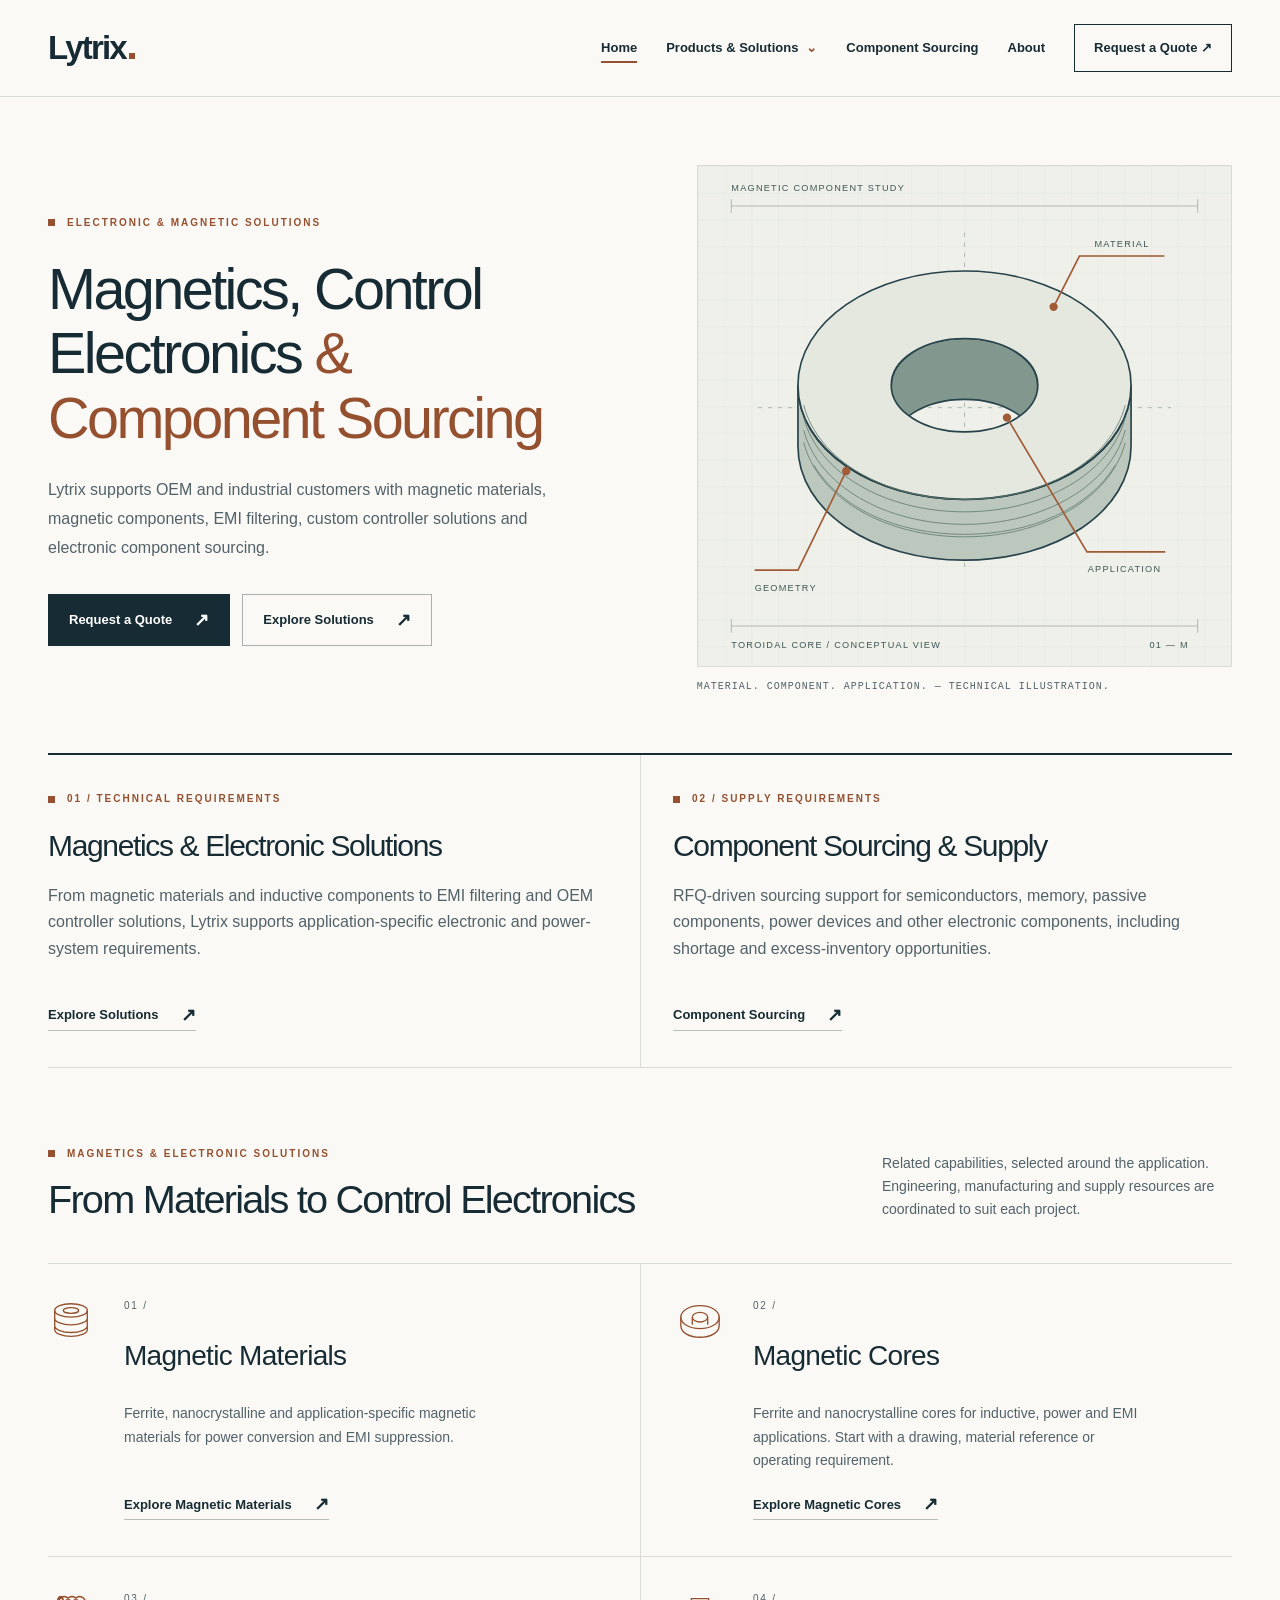
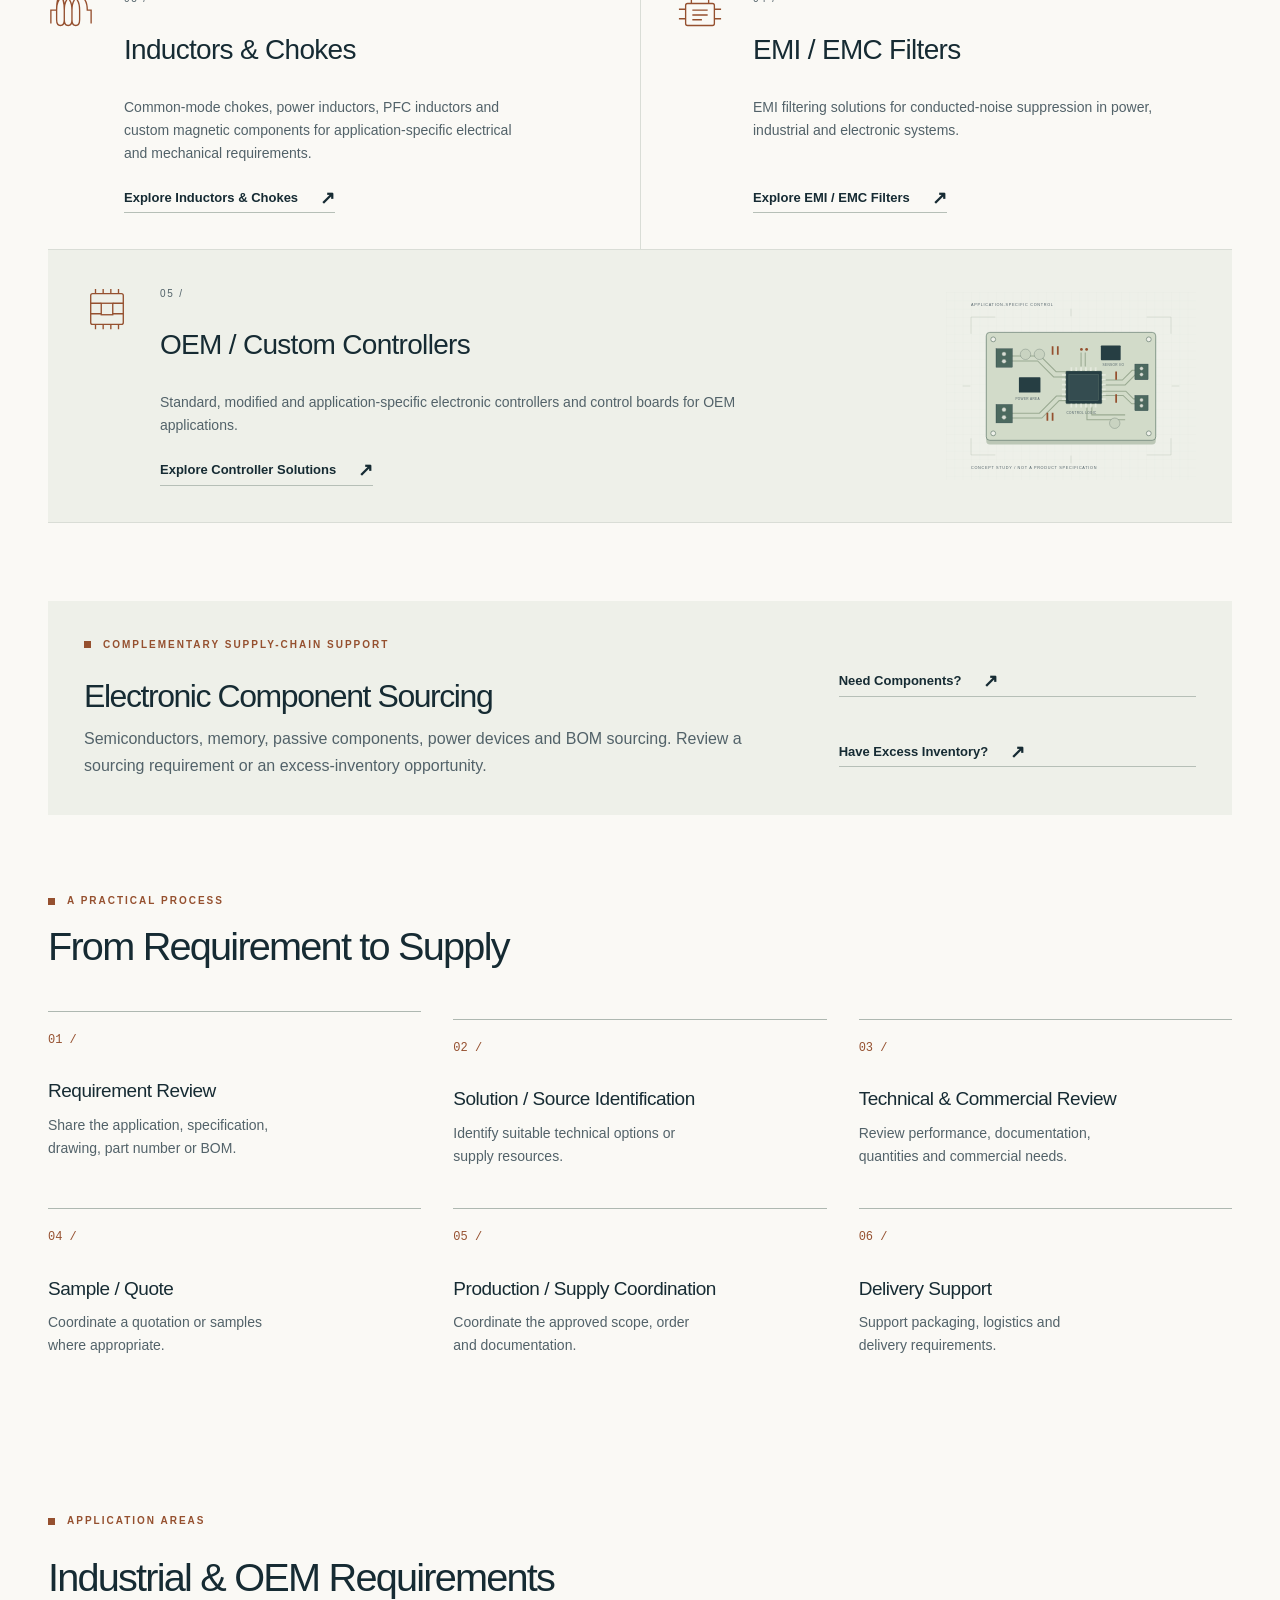
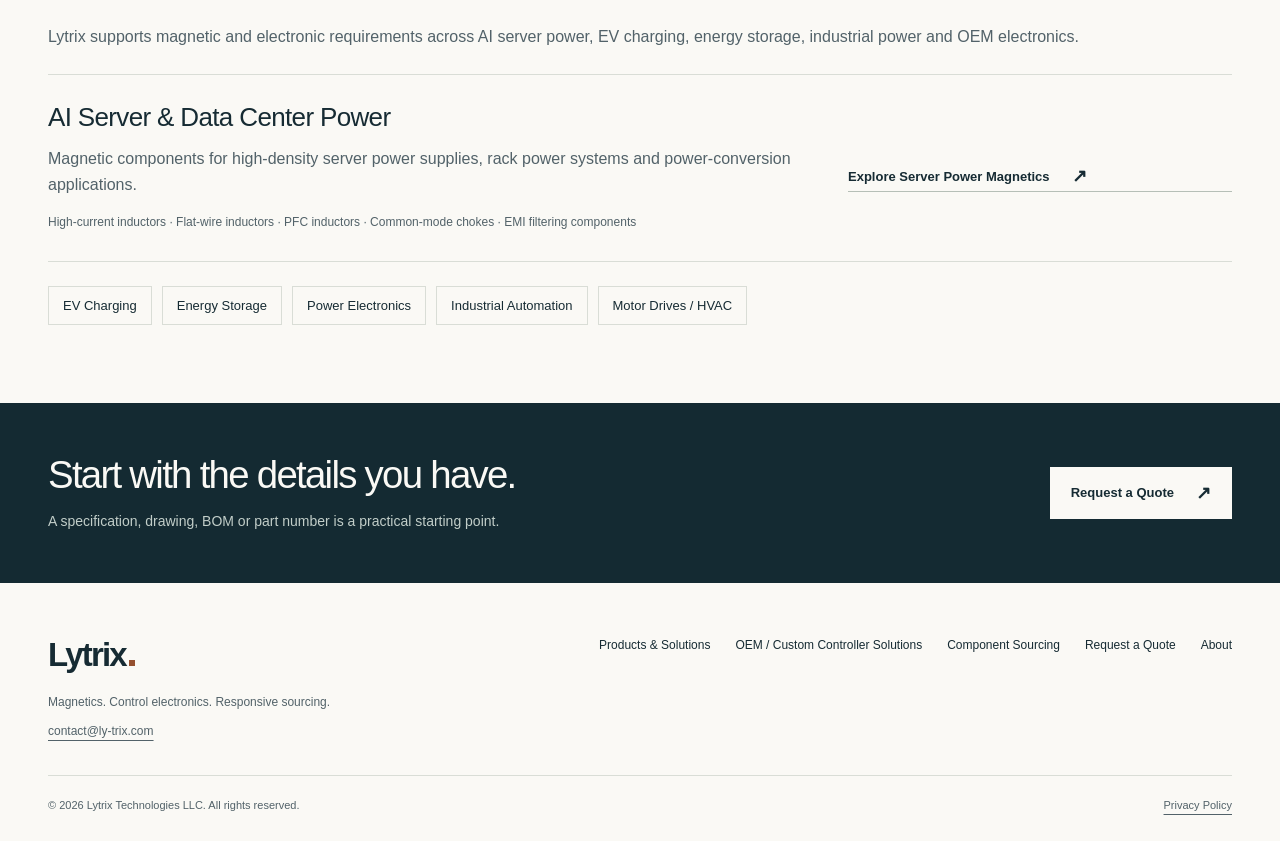
==== commit 613c1b11: "Add files via upload" ====
--- a/index.html
+++ b/index.html
@@ -3,32 +3,38 @@
 <head>
   <meta charset="utf-8">
   <meta name="viewport" content="width=device-width, initial-scale=1">
-  <title>Electronic &amp; Magnetic Solutions for OEM Customers | Lytrix Technologies LLC</title>
+  <title>Lytrix | Magnetics, EMI Filters, Controllers &amp; Component Sourcing</title>
   <meta name="description" content="Lytrix supports OEM and industrial customers with magnetic materials, cores, inductors, EMI filtering, custom control electronics and electronic component sourcing.">
   <link rel="canonical" href="https://ly-trix.com/">
   
   <meta property="og:type" content="website">
-  <meta property="og:site_name" content="Lytrix Technologies LLC">
-  <meta property="og:title" content="Electronic &amp; Magnetic Solutions for OEM Customers | Lytrix Technologies LLC">
+  <meta property="og:site_name" content="Lytrix">
+  <meta property="og:title" content="Lytrix | Magnetics, EMI Filters, Controllers &amp; Component Sourcing">
   <meta property="og:description" content="Lytrix supports OEM and industrial customers with magnetic materials, cores, inductors, EMI filtering, custom control electronics and electronic component sourcing.">
   <meta property="og:url" content="https://ly-trix.com/">
   <meta property="og:locale" content="en_US">
   <meta property="og:image" content="https://ly-trix.com/assets/social-card.png">
   <meta property="og:image:width" content="1200">
   <meta property="og:image:height" content="630">
-  <meta property="og:image:alt" content="Lytrix Technologies LLC — Magnetic solutions and responsive component sourcing, with a conceptual toroidal core drawing">
+  <meta property="og:image:alt" content="Lytrix — Magnetics, control electronics and component sourcing">
   <meta name="twitter:card" content="summary_large_image">
   <meta name="theme-color" content="#162b33">
   <link rel="icon" href="assets/favicon.svg" type="image/svg+xml">
   <link rel="stylesheet" href="assets/site.css">
   <script>document.documentElement.classList.remove('no-js');</script>
   <script src="assets/site.js" defer></script>
-  <script type="application/ld+json">{"@context":"https://schema.org","@type":"Organization","name":"Lytrix Technologies LLC","url":"https://ly-trix.com","email":"contact@ly-trix.com"}</script>
+  <script type="application/ld+json">{"@context":"https://schema.org","@type":"Organization","name":"Lytrix","legalName":"Lytrix Technologies LLC","brand":{"@type":"Brand","name":"Lytrix"},"url":"https://ly-trix.com","email":"contact@ly-trix.com"}</script>
+  
 </head>
 <body>
 <a class="skip-link" href="#main">Skip to content</a>
-<header class="site-header"><div class="container header-inner"><a class="wordmark" href="index.html" aria-label="Lytrix Technologies LLC home">Lytrix<span class="mark-dot" aria-hidden="true"></span><small>Technologies LLC</small></a><button class="menu-toggle" type="button" aria-expanded="false" aria-controls="primary-navigation" hidden>Menu <span aria-hidden="true">☰</span></button><nav class="primary-nav" id="primary-navigation" aria-label="Primary navigation"><a href="index.html" aria-current="page">Home</a><details class="solutions-nav"><summary>Products &amp; Solutions</summary><div class="solutions-dropdown"><a href="magnetic-solutions.html">Magnetic Solutions Overview</a><a href="magnetic-solutions.html#magnetic-materials">Magnetic Materials</a><a href="magnetic-solutions.html#magnetic-cores">Magnetic Cores</a><a href="magnetic-solutions.html#inductive-components">Inductors &amp; Chokes</a><a href="magnetic-solutions.html#emi-filters">EMI / EMC Filters</a><a href="controller-solutions.html">OEM / Custom Controller Solutions</a></div></details><a href="component-sourcing.html">Component Sourcing</a><a href="about.html">About</a><a href="request-a-quote.html" class="nav-cta">Request a Quote <span aria-hidden="true">↗</span></a></nav></div></header>
-<main id="main" tabindex="-1"><div class="container"><section class="hero"><div class="hero-copy"><p class="eyebrow">Magnetic &amp; Electronic Supply Solutions</p><h1>Electronic &amp; Magnetic Solutions.<br><span>For OEM Customers.</span></h1><p>Lytrix supports OEM and industrial customers with magnetics, EMI filtering, customized control electronics and electronic component sourcing.</p></div><figure class="hero-visual"><img src="assets/magnetic-study.svg" alt="Conceptual toroidal magnetic core drawing highlighting material, geometry and application" width="640" height="600" fetchpriority="high"><figcaption><span>Engineering starts with the requirement.</span><span>LY / 01</span></figcaption></figure></section><section class="business-grid" aria-label="Our business lines"><article class="business-card"><svg class="small-icon" viewBox="0 0 48 48" fill="none" stroke="currentColor" stroke-width="1.4" aria-hidden="true"><ellipse cx="24" cy="13" rx="17" ry="7"/><ellipse cx="24" cy="13" rx="8" ry="3"/><path d="M7 13v20c0 4 8 7 17 7s17-3 17-7V13M7 21c0 4 8 7 17 7s17-3 17-7M7 29c0 4 8 7 17 7s17-3 17-7"/></svg><div><div class="label">01 / Material foundation</div><h2>Magnetic Materials</h2><p>Ferrite, nanocrystalline and related magnetic materials for power conversion, EMI suppression and industrial electronics.</p><a class="text-link" href="magnetic-solutions.html#magnetic-materials">Explore Magnetic Solutions<span class="arrow" aria-hidden="true">↗</span></a></div></article><article class="business-card"><svg class="small-icon" viewBox="0 0 48 48" fill="none" stroke="currentColor" stroke-width="1.4" aria-hidden="true"><path d="M3 34V20h6c0-19 8-19 8 0v10c0 8-8 8-8 0V20c0-19 16-19 16 0v10c0 8-8 8-8 0V20c0-19 16-19 16 0v10c0 8-8 8-8 0V20c0-19 16-19 16 0h4v14"/></svg><div><div class="label">02 / Inductors &amp; chokes</div><h2>Inductive Components</h2><p>Common-mode chokes, power inductors, PFC inductors and application-specific magnetic components.</p><a class="text-link" href="magnetic-solutions.html#inductive-components">Explore Inductive Components<span class="arrow" aria-hidden="true">↗</span></a></div></article><article class="business-card"><svg class="small-icon" viewBox="0 0 48 48" fill="none" stroke="currentColor" stroke-width="1.4" aria-hidden="true"><rect x="9" y="13" width="30" height="23" rx="2"/><path d="M2 19h7m-7 10h7m30-10h7m-7 10h7M15 13V8h18v5M16 20h16m-16 5h16m-16 5h10"/></svg><div><div class="label">03 / EMI control</div><h2>EMI / EMC Filters</h2><p>EMI filtering solutions for conducted-noise suppression in power, industrial and electronic systems.</p><a class="text-link" href="magnetic-solutions.html#emi-filters">Explore EMI Filters<span class="arrow" aria-hidden="true">↗</span></a></div></article><article class="business-card"><svg class="small-icon" viewBox="0 0 48 48" fill="none" stroke="currentColor" stroke-width="1.4" aria-hidden="true"><rect x="12" y="12" width="24" height="24"/><rect x="18" y="18" width="12" height="12"/><path d="M17 4v8m7-8v8m7-8v8M17 36v8m7-8v8m7-8v8M4 17h8m-8 7h8m-8 7h8m24-14h8m-8 7h8m-8 7h8"/></svg><div><div class="label">04 / Complementary sourcing</div><h2>Electronic Component Sourcing</h2><p>RFQ-driven sourcing support for semiconductors, passive components, power devices and other electronic components.</p><a class="text-link" href="component-sourcing.html">Component Sourcing<span class="arrow" aria-hidden="true">↗</span></a></div></article><article class="business-card business-card--controller"><svg class="small-icon" viewBox="0 0 48 48" fill="none" stroke="currentColor" stroke-width="1.4" aria-hidden="true"><rect x="7" y="8" width="34" height="32" rx="2"/><rect x="18" y="18" width="12" height="12"/><path d="M12 3v5m8-5v5m8-5v5m8-5v5M12 40v5m8-5v5m8-5v5m8-5v5M7 18h11m12 0h11M7 29h11m12 0h11"/></svg><div><div class="label">05 / Control electronics · OEM projects</div><h2>OEM / Custom Controller Solutions</h2><p>Standard and customized electronic controllers for industrial equipment, motors, pumps, HVAC, lighting, power systems and other OEM applications.</p><p>From existing controller sourcing to application-specific control boards, Lytrix supports OEM controller projects based on functional, electrical and mechanical requirements.</p><a class="text-link" href="controller-solutions.html">Explore Controller Solutions<span class="arrow" aria-hidden="true">↗</span></a></div><img class="controller-thumbnail" src="assets/controller-board.svg" width="720" height="540" loading="lazy" alt="Conceptual controller board illustration"></article></section><section class="section"><div class="section-heading"><div><p class="eyebrow">A practical process</p><h2>Built Around Your Requirements</h2></div><p>Technical details first. Clear coordination at each stage.</p></div><div class="steps"><article class="step"><span class="step-number">01 /</span><h3>Requirement Review</h3><p>Part number, drawing, specification or BOM.</p></article><article class="step"><span class="step-number">02 /</span><h3>Source &amp; Match</h3><p>Identify suitable manufacturing or supply resources.</p></article><article class="step"><span class="step-number">03 /</span><h3>Quote &amp; Validate</h3><p>Coordinate pricing, samples, documentation and technical review.</p></article><article class="step"><span class="step-number">04 /</span><h3>Deliver</h3><p>Support order coordination, documentation and logistics.</p></article></div></section></div><section class="cta-band"><div class="container cta-inner"><div><p class="eyebrow">Start with your requirements</p><h2>Let’s move your project forward.</h2><p>Share a part number, a drawing or a BOM. We’ll start there.</p></div><a class="button" href="request-a-quote.html">Request a Quote<span class="arrow" aria-hidden="true">↗</span></a></div></section></main>
-<footer class="site-footer"><div class="container"><div class="footer-top"><div><a class="wordmark" href="index.html" aria-label="Lytrix Technologies LLC home">Lytrix<span class="mark-dot" aria-hidden="true"></span><small>Technologies LLC</small></a><p>Magnetics. Control electronics. Responsive sourcing.</p><p class="contact-detail"><a href="mailto:contact@ly-trix.com">contact@ly-trix.com</a></p></div><nav class="footer-nav" aria-label="Footer navigation"><a href="magnetic-solutions.html">Magnetic Solutions</a><a href="controller-solutions.html">OEM / Custom Controller Solutions</a><a href="component-sourcing.html">Component Sourcing</a><a href="request-a-quote.html">Request a Quote</a><a href="about.html">About</a></nav></div><div class="footer-bottom"><span>© 2026 Lytrix Technologies LLC. All rights reserved.</span><a href="privacy-policy.html">Privacy Policy</a></div></div></footer>
+<header class="site-header"><div class="container header-inner"><a class="wordmark" href="index.html" aria-label="Lytrix home">Lytrix<span class="mark-dot" aria-hidden="true"></span></a><button class="menu-toggle" type="button" aria-expanded="false" aria-controls="primary-navigation" hidden>Menu <span aria-hidden="true">☰</span></button><nav class="primary-nav" id="primary-navigation" aria-label="Primary navigation"><a href="index.html" aria-current="page">Home</a><details class="solutions-nav"><summary>Products &amp; Solutions</summary><div class="solutions-dropdown"><a href="magnetic-materials.html">Magnetic Materials</a><a href="magnetic-cores.html">Magnetic Cores</a><a href="inductors-chokes.html">Inductors &amp; Chokes</a><a href="emi-filters.html">EMI / EMC Filters</a><a href="controller-solutions.html">OEM / Custom Controller Solutions</a></div></details><a href="component-sourcing.html">Component Sourcing</a><a href="about.html">About</a><a href="request-a-quote.html" class="nav-cta">Request a Quote <span aria-hidden="true">↗</span></a></nav></div></header>
+<main id="main" tabindex="-1"><div class="container"><section class="hero"><div class="hero-copy"><p class="eyebrow">Electronic &amp; magnetic solutions</p><h1>Magnetics, Control Electronics <span>&amp; Component Sourcing</span></h1><p>Lytrix supports OEM and industrial customers with magnetic materials, magnetic components, EMI filtering, custom controller solutions and electronic component sourcing.</p><div class="actions"><a class="button cta-request-quote" href="request-a-quote.html">Request a Quote<span class="arrow" aria-hidden="true">↗</span></a><a class="button secondary" href="#solutions">Explore Solutions<span class="arrow" aria-hidden="true">↗</span></a></div></div><figure class="hero-visual"><img src="assets/magnetic-study.svg" width="640" height="600" alt="Conceptual toroidal core drawing showing material, geometry and application" fetchpriority="high"><figcaption>Material. Component. Application. — Technical illustration.</figcaption></figure></section>
+  <section class="business-pillars" aria-label="Two complementary business areas"><article><p class="eyebrow">01 / Technical requirements</p><h2>Magnetics &amp; Electronic Solutions</h2><p>From magnetic materials and inductive components to EMI filtering and OEM controller solutions, Lytrix supports application-specific electronic and power-system requirements.</p><a class="text-link" href="#solutions">Explore Solutions<span class="arrow" aria-hidden="true">↗</span></a></article><article><p class="eyebrow">02 / Supply requirements</p><h2>Component Sourcing &amp; Supply</h2><p>RFQ-driven sourcing support for semiconductors, memory, passive components, power devices and other electronic components, including shortage and excess-inventory opportunities.</p><a class="text-link" href="component-sourcing.html">Component Sourcing<span class="arrow" aria-hidden="true">↗</span></a></article></section>
+  <section class="section" id="solutions"><div class="section-heading"><div><p class="eyebrow">Magnetics &amp; Electronic Solutions</p><h2>From Materials to Control Electronics</h2></div><p>Related capabilities, selected around the application. Engineering, manufacturing and supply resources are coordinated to suit each project.</p></div><div class="business-grid"><article class="business-card"><svg class="small-icon" viewBox="0 0 48 48" fill="none" stroke="currentColor" stroke-width="1.4" aria-hidden="true"><ellipse cx="24" cy="13" rx="17" ry="7"/><ellipse cx="24" cy="13" rx="8" ry="3"/><path d="M7 13v20c0 4 8 7 17 7s17-3 17-7V13M7 21c0 4 8 7 17 7s17-3 17-7M7 29c0 4 8 7 17 7s17-3 17-7"/></svg><div><span class="label">01 /</span><h3>Magnetic Materials</h3><p>Ferrite, nanocrystalline and application-specific magnetic materials for power conversion and EMI suppression.</p><a class="text-link" href="magnetic-materials.html">Explore Magnetic Materials<span class="arrow" aria-hidden="true">↗</span></a></div></article><article class="business-card"><svg class="small-icon" viewBox="0 0 48 48" fill="none" stroke="currentColor" stroke-width="1.4" aria-hidden="true"><ellipse cx="24" cy="20" rx="20" ry="12"/><ellipse cx="24" cy="20" rx="8" ry="5"/><path d="M4 20v9c0 7 9 12 20 12s20-5 20-12v-9M16 20v8m16-8v8"/></svg><div><span class="label">02 /</span><h3>Magnetic Cores</h3><p>Ferrite and nanocrystalline cores for inductive, power and EMI applications. Start with a drawing, material reference or operating requirement.</p><a class="text-link" href="magnetic-cores.html">Explore Magnetic Cores<span class="arrow" aria-hidden="true">↗</span></a></div></article><article class="business-card"><svg class="small-icon" viewBox="0 0 48 48" fill="none" stroke="currentColor" stroke-width="1.4" aria-hidden="true"><path d="M3 34V20h6c0-19 8-19 8 0v10c0 8-8 8-8 0V20c0-19 16-19 16 0v10c0 8-8 8-8 0V20c0-19 16-19 16 0v10c0 8-8 8-8 0V20c0-19 16-19 16 0h4v14"/></svg><div><span class="label">03 /</span><h3>Inductors &amp; Chokes</h3><p>Common-mode chokes, power inductors, PFC inductors and custom magnetic components for application-specific electrical and mechanical requirements.</p><a class="text-link" href="inductors-chokes.html">Explore Inductors &amp; Chokes<span class="arrow" aria-hidden="true">↗</span></a></div></article><article class="business-card"><svg class="small-icon" viewBox="0 0 48 48" fill="none" stroke="currentColor" stroke-width="1.4" aria-hidden="true"><rect x="9" y="13" width="30" height="23" rx="2"/><path d="M2 19h7m-7 10h7m30-10h7m-7 10h7M15 13V8h18v5M16 20h16m-16 5h16m-16 5h10"/></svg><div><span class="label">04 /</span><h3>EMI / EMC Filters</h3><p>EMI filtering solutions for conducted-noise suppression in power, industrial and electronic systems.</p><a class="text-link" href="emi-filters.html">Explore EMI / EMC Filters<span class="arrow" aria-hidden="true">↗</span></a></div></article><article class="business-card business-card--controller"><svg class="small-icon" viewBox="0 0 48 48" fill="none" stroke="currentColor" stroke-width="1.4" aria-hidden="true"><rect x="7" y="8" width="34" height="32" rx="2"/><rect x="18" y="18" width="12" height="12"/><path d="M12 3v5m8-5v5m8-5v5m8-5v5M12 40v5m8-5v5m8-5v5m8-5v5M7 18h11m12 0h11M7 29h11m12 0h11"/></svg><div><span class="label">05 /</span><h3>OEM / Custom Controllers</h3><p>Standard, modified and application-specific electronic controllers and control boards for OEM applications.</p><a class="text-link" href="controller-solutions.html">Explore Controller Solutions<span class="arrow" aria-hidden="true">↗</span></a></div><img class="controller-thumbnail" src="assets/controller-board.svg" width="720" height="540" loading="lazy" alt="Conceptual controller board illustration"></article></div></section>
+  <section class="supply-band"><div><p class="eyebrow">Complementary supply-chain support</p><h2>Electronic Component Sourcing</h2><p>Semiconductors, memory, passive components, power devices and BOM sourcing. Review a sourcing requirement or an excess-inventory opportunity.</p></div><div class="supply-actions"><a class="text-link" href="component-sourcing.html#need-components">Need Components?<span class="arrow" aria-hidden="true">↗</span></a><a class="text-link" href="component-sourcing.html#excess-inventory">Have Excess Inventory?<span class="arrow" aria-hidden="true">↗</span></a></div></section>
+  <section class="section"><div class="section-heading"><div><p class="eyebrow">A practical process</p><h2>From Requirement to Supply</h2></div></div><ol class="steps supply-steps"><li class="step"><span class="step-number">01 /</span><h3>Requirement Review</h3><p>Share the application, specification, drawing, part number or BOM.</p></li><li class="step"><span class="step-number">02 /</span><h3>Solution / Source Identification</h3><p>Identify suitable technical options or supply resources.</p></li><li class="step"><span class="step-number">03 /</span><h3>Technical &amp; Commercial Review</h3><p>Review performance, documentation, quantities and commercial needs.</p></li><li class="step"><span class="step-number">04 /</span><h3>Sample / Quote</h3><p>Coordinate a quotation or samples where appropriate.</p></li><li class="step"><span class="step-number">05 /</span><h3>Production / Supply Coordination</h3><p>Coordinate the approved scope, order and documentation.</p></li><li class="step"><span class="step-number">06 /</span><h3>Delivery Support</h3><p>Support packaging, logistics and delivery requirements.</p></li></ol></section>
+  <section class="section application-section"><p class="eyebrow">Application areas</p><h2>Industrial &amp; OEM Requirements</h2><p>Lytrix supports magnetic and electronic requirements across AI server power, EV charging, energy storage, industrial power and OEM electronics.</p><article class="server-power-feature"><div><h3>AI Server &amp; Data Center Power</h3><p>Magnetic components for high-density server power supplies, rack power systems and power-conversion applications.</p><p class="field-help">High-current inductors · Flat-wire inductors · PFC inductors · Common-mode chokes · EMI filtering components</p></div><a class="text-link" href="inductors-chokes.html#ai-server-power">Explore Server Power Magnetics<span class="arrow" aria-hidden="true">↗</span></a></article><ul class="controller-tags"><li>EV Charging</li><li>Energy Storage</li><li>Power Electronics</li><li>Industrial Automation</li><li>Motor Drives / HVAC</li></ul></section></div><section class="cta-band"><div class="container cta-inner"><div><h2>Start with the details you have.</h2><p>A specification, drawing, BOM or part number is a practical starting point.</p></div><a class="button cta-request-quote" href="request-a-quote.html">Request a Quote<span class="arrow" aria-hidden="true">↗</span></a></div></section></main>
+<footer class="site-footer"><div class="container"><div class="footer-top"><div><a class="wordmark" href="index.html" aria-label="Lytrix home">Lytrix<span class="mark-dot" aria-hidden="true"></span></a><p>Magnetics. Control electronics. Responsive sourcing.</p><p class="contact-detail"><a href="mailto:contact@ly-trix.com">contact@ly-trix.com</a></p></div><nav class="footer-nav" aria-label="Footer navigation"><a href="magnetic-solutions.html">Products & Solutions</a><a href="controller-solutions.html">OEM / Custom Controller Solutions</a><a href="component-sourcing.html">Component Sourcing</a><a href="request-a-quote.html">Request a Quote</a><a href="about.html">About</a></nav></div><div class="footer-bottom"><span>© 2026 Lytrix Technologies LLC. All rights reserved.</span><a href="privacy-policy.html">Privacy Policy</a></div></div></footer>
 
 </body></html>
--- a/assets/site.css
+++ b/assets/site.css
@@ -10,6 +10,7 @@
   --width:1200px;
   color-scheme:light;
 }
+
 
 * {
   box-sizing:border-box;
@@ -1573,7 +1574,7 @@
 .controller-interface p,.controller-split h3+p {margin-top:18px;}
 .controller-tags {display:flex;flex-wrap:wrap;gap:10px;padding:0;list-style:none;margin:24px 0 0;}
 .controller-tags li {padding:8px 14px;border:1px solid var(--line);font-size:13px;margin:0;}
-.controller-workflow {display:grid;grid-template-columns:repeat(5,minmax(0,1fr));gap:24px;list-style:none;padding:0;margin:0;}
+.controller-workflow {display:grid;grid-template-columns:repeat(3,minmax(0,1fr));gap:24px;list-style:none;padding:0;margin:0;}
 .controller-workflow li {margin:0;border-top:2px solid var(--accent);padding-top:20px;}
 .controller-workflow h3 {font-size:20px;margin:20px 0 15px;}
 .controller-workflow p {font-size:14px;}
@@ -1611,3 +1612,57 @@
   .controller-fields {padding:16px;}
   .controller-sample-flow {columns:1;}
 }
+
+/* Two complementary business pillars, using the existing industrial palette. */
+.business-pillars {display:grid;grid-template-columns:repeat(2,minmax(0,1fr));border-top:2px solid var(--ink);border-bottom:1px solid var(--line);}
+.business-pillars article {padding:36px 32px 36px 0;min-width:0;}
+.business-pillars article+article {border-left:1px solid var(--line);padding-left:32px;padding-right:0;}
+.business-pillars h2 {font-size:30px;line-height:1.25;margin:12px 0 18px;}
+.business-pillars p {margin-bottom:20px;}
+.sourcing-paths {margin-top:36px;}
+.business-card h3 {font-size:28px;line-height:1.25;margin:12px 0 16px;}
+.supply-band {display:grid;grid-template-columns:2fr 1fr;gap:40px;background:var(--soft);padding:36px;}
+.supply-band h2 {font-size:32px;margin:12px 0;}
+.supply-actions {display:flex;flex-direction:column;justify-content:center;gap:22px;}
+.supply-steps {list-style:none;padding:0;margin:0;grid-template-columns:repeat(3,minmax(0,1fr));row-gap:32px;}
+.trust-grid {display:grid;grid-template-columns:repeat(2,minmax(0,1fr));gap:32px;margin-top:30px;}
+.trust-grid h3 {margin-bottom:12px;}
+.context-fields {border:1px solid var(--line);padding:22px;margin:0;min-width:0;}
+.context-fields legend {font-weight:700;font-size:19px;}
+.context-fields legend span {font-size:13px;font-weight:400;}
+.context-fields .controller-rfq-group {margin-top:16px;}
+.context-fields[hidden] {display:none;}
+.application-section h2 {margin-bottom:24px;}
+@media(max-width:900px) {
+  .supply-steps {grid-template-columns:repeat(2,minmax(0,1fr));}
+}
+@media(max-width:620px) {
+  .business-pillars,.supply-band,.trust-grid {grid-template-columns:minmax(0,1fr);}
+  .business-pillars article,.business-pillars article+article {padding:28px 0;border-left:0;}
+  .business-pillars article+article {border-top:1px solid var(--line);}
+  .business-pillars h2 {font-size:27px;}
+  .supply-band {padding:26px 20px;gap:24px;}
+  .supply-band h2 {font-size:28px;}
+  .business-card h3 {font-size:24px;}
+  .supply-steps {grid-template-columns:minmax(0,1fr);}
+  .context-fields {padding:16px;}
+  .cta-band .button {white-space:normal;max-width:100%;}
+}
+
+.server-power {border-top:2px solid var(--ink);}
+.server-power>.lead {margin:24px 0;}
+.server-power-products {margin:32px 0;}
+.server-power-products h3 {font-size:25px;}
+.server-power-cores,.server-power-architecture,.server-power-support {margin:36px 0;}
+.server-power h3+p,.server-power-cores p,.server-power-architecture p {margin-top:14px;}
+.server-power-flow {display:grid;grid-template-columns:repeat(5,minmax(0,1fr));gap:20px;list-style:none;padding:0;margin:28px 0;}
+.server-power-flow li {border-top:2px solid var(--accent);padding-top:16px;min-width:0;}
+.server-power-flow h4 {margin:0;line-height:1.4;}
+.server-power-flow p,.server-power-customers {font-size:14px;color:var(--muted);}
+.server-power-rfq {padding:30px;background:var(--soft);margin-top:32px;}
+.server-power-rfq .button {margin-top:20px;max-width:100%;white-space:normal;}
+.server-power-feature {display:grid;grid-template-columns:2fr 1fr;gap:32px;align-items:center;border-block:1px solid var(--line);padding:28px 0;margin:24px 0;}
+.server-power-feature h3 {font-size:26px;}
+.server-power-feature p {margin-top:14px;}
+@media(max-width:900px) {.server-power-flow {grid-template-columns:minmax(0,1fr);gap:16px;}}
+@media(max-width:620px) {.server-power-feature {grid-template-columns:minmax(0,1fr);gap:20px;}.server-power-rfq {padding:22px;}}
